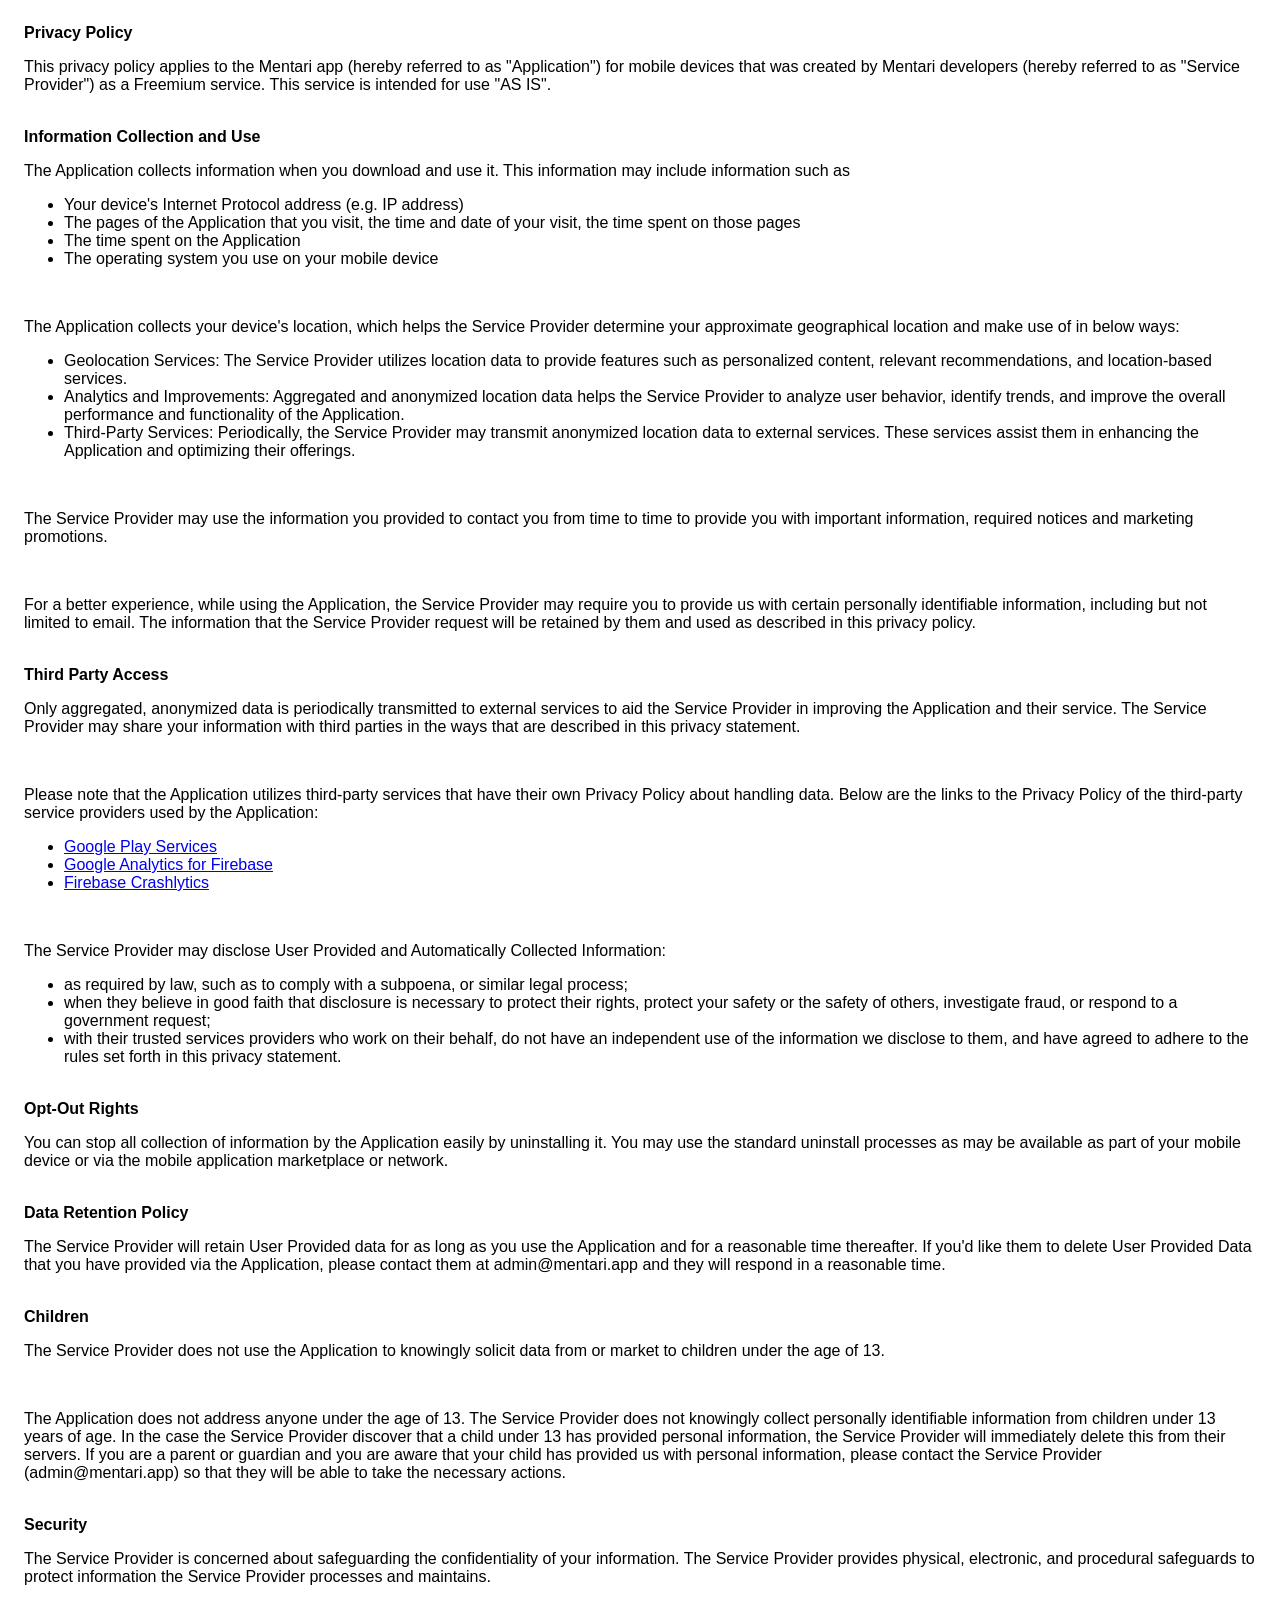
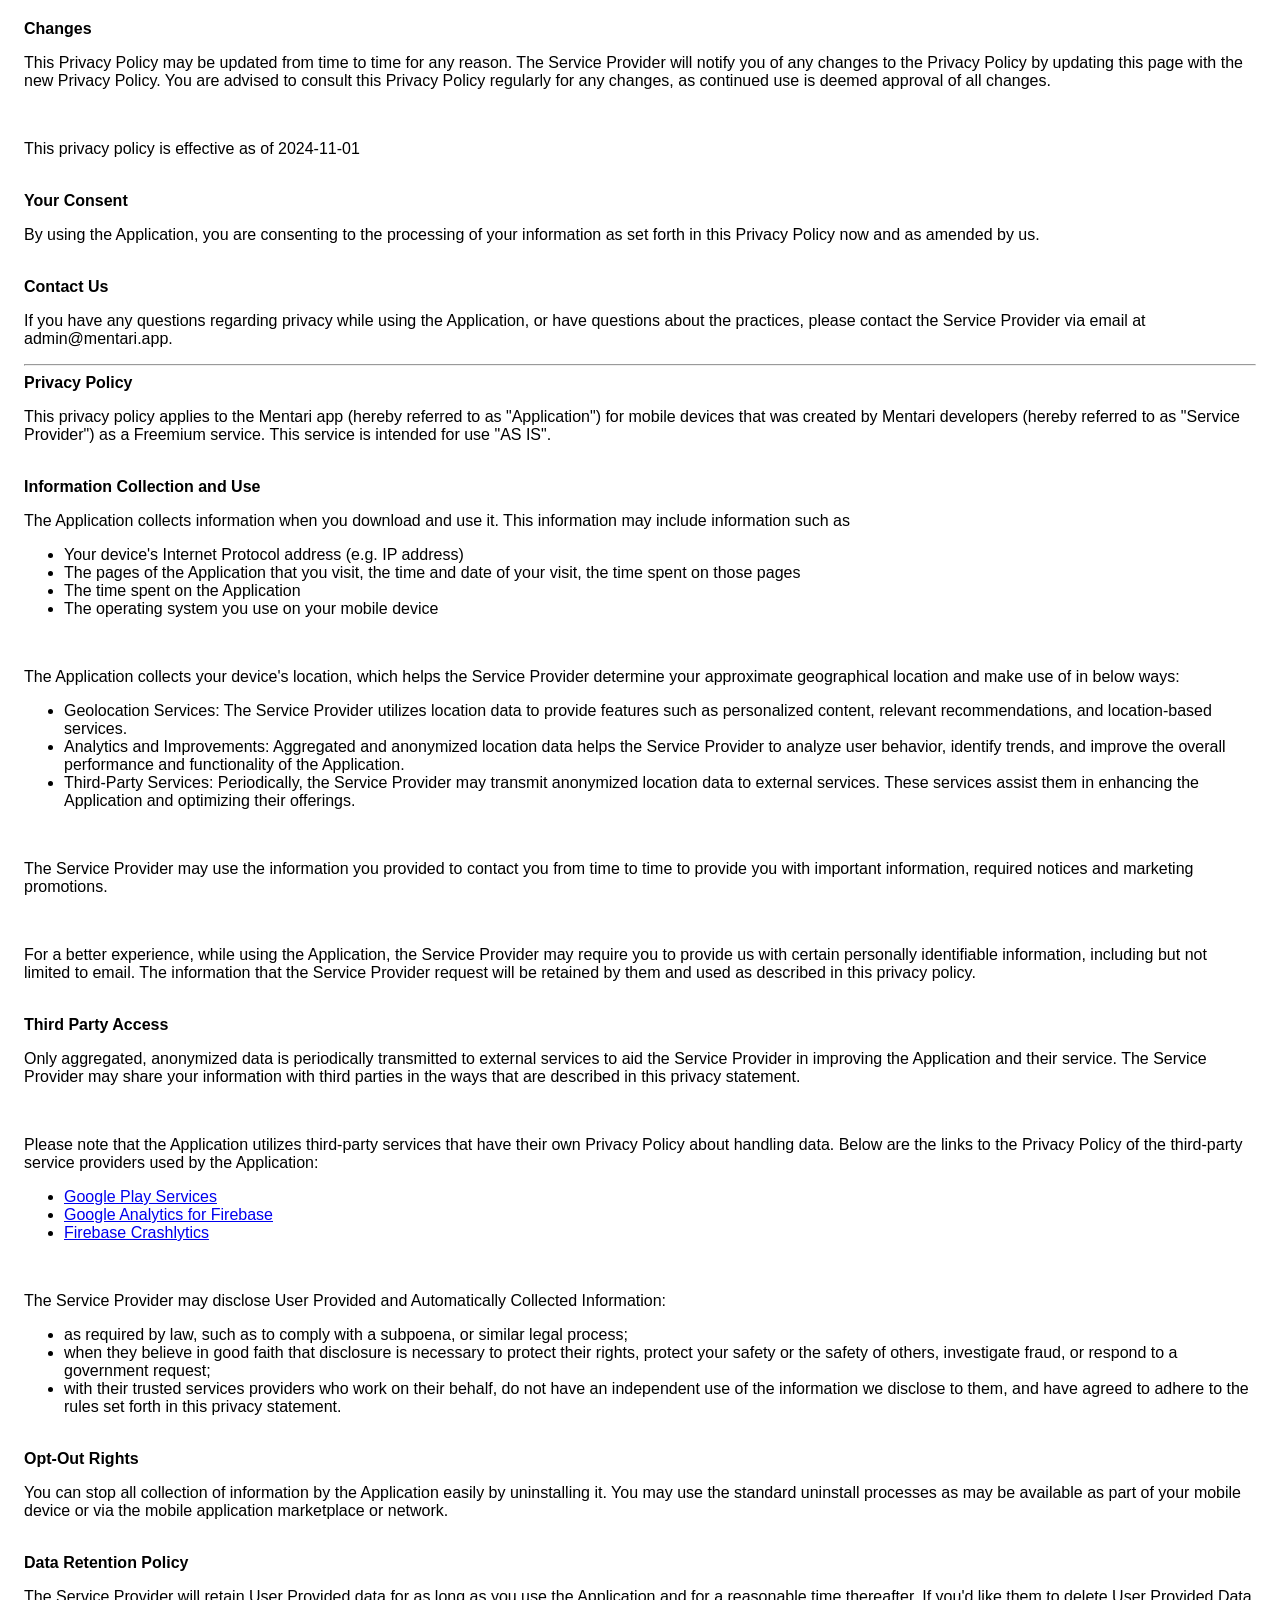
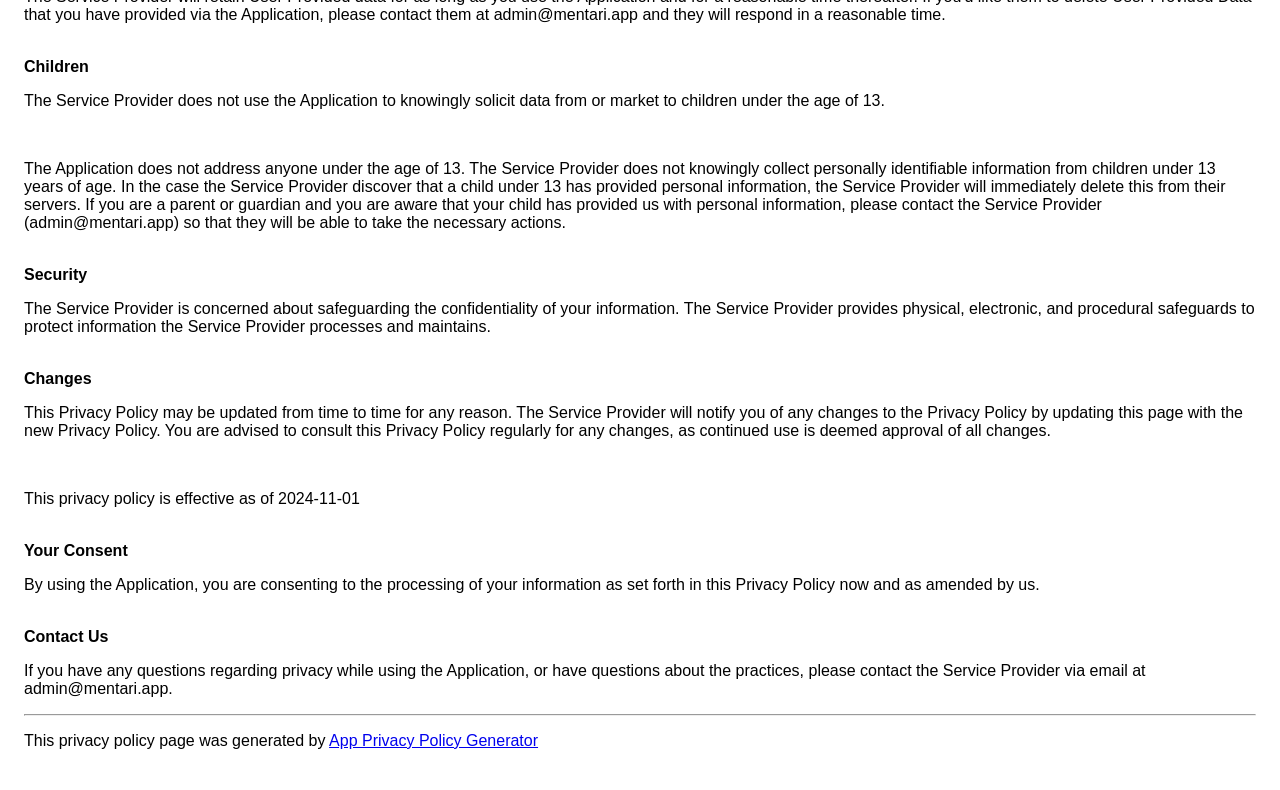
==== privacy_policy.html @ 68fa2083 "Init: Privacy Policy + Terms and Conditions" ====
<!DOCTYPE html>
<html>

<head>
    <meta charset='utf-8'>
    <meta name='viewport' content='width=device-width'>
    <title>Privacy Policy</title>
    <style>
        body {
            font-family: 'Helvetica Neue', Helvetica, Arial, sans-serif;
            padding: 1em;
        }
    </style>
</head>

<body>
    <strong>Privacy Policy</strong>
    <p>This privacy policy applies to the Mentari app (hereby referred to as "Application") for mobile devices that was
        created by Mentari developers (hereby referred to as "Service Provider") as a Freemium service. This service is
        intended for use "AS IS".</p><br><strong>Information Collection and Use</strong>
    <p>The Application collects information when you download and use it. This information may include information such
        as </p>
    <ul>
        <li>Your device's Internet Protocol address (e.g. IP address)</li>
        <li>The pages of the Application that you visit, the time and date of your visit, the time spent on those pages
        </li>
        <li>The time spent on the Application</li>
        <li>The operating system you use on your mobile device</li>
    </ul>
    <p></p><br>
    <p style="display: none;">The Application does not gather precise information about the location of your mobile
        device.</p>
    <div style="">
        <p>The Application collects your device's location, which helps the Service Provider determine your approximate
            geographical location and make use of in below ways:</p>
        <ul>
            <li>Geolocation Services: The Service Provider utilizes location data to provide features such as
                personalized content, relevant recommendations, and location-based services.</li>
            <li>Analytics and Improvements: Aggregated and anonymized location data helps the Service Provider to
                analyze user behavior, identify trends, and improve the overall performance and functionality of the
                Application.</li>
            <li>Third-Party Services: Periodically, the Service Provider may transmit anonymized location data to
                external services. These services assist them in enhancing the Application and optimizing their
                offerings.</li>
        </ul>
    </div><br>
    <p>The Service Provider may use the information you provided to contact you from time to time to provide you with
        important information, required notices and marketing promotions.</p><br>
    <p>For a better experience, while using the Application, the Service Provider may require you to provide us with
        certain personally identifiable information, including but not limited to email. The information that the
        Service Provider request will be retained by them and used as described in this privacy policy.</p>
    <br><strong>Third Party Access</strong>
    <p>Only aggregated, anonymized data is periodically transmitted to external services to aid the Service Provider in
        improving the Application and their service. The Service Provider may share your information with third parties
        in the ways that are described in this privacy statement.</p>
    <div><br>
        <p>Please note that the Application utilizes third-party services that have their own Privacy Policy about
            handling data. Below are the links to the Privacy Policy of the third-party service providers used by the
            Application:</p>
        <ul>
            <li><a href="https://www.google.com/policies/privacy/" target="_blank" rel="noopener noreferrer">Google Play
                    Services</a></li><!---->
            <li><a href="https://firebase.google.com/support/privacy" target="_blank" rel="noopener noreferrer">Google
                    Analytics for Firebase</a></li>
            <li><a href="https://firebase.google.com/support/privacy/" target="_blank"
                    rel="noopener noreferrer">Firebase Crashlytics</a></li>
            <!----><!----><!----><!----><!----><!----><!----><!----><!----><!----><!----><!----><!----><!----><!----><!----><!----><!----><!----><!----><!----><!----><!----><!----><!----><!----><!----><!---->
        </ul>
    </div><br>
    <p>The Service Provider may disclose User Provided and Automatically Collected Information:</p>
    <ul>
        <li>as required by law, such as to comply with a subpoena, or similar legal process;</li>
        <li>when they believe in good faith that disclosure is necessary to protect their rights, protect your safety or
            the safety of others, investigate fraud, or respond to a government request;</li>
        <li>with their trusted services providers who work on their behalf, do not have an independent use of the
            information we disclose to them, and have agreed to adhere to the rules set forth in this privacy statement.
        </li>
    </ul>
    <p></p><br><strong>Opt-Out Rights</strong>
    <p>You can stop all collection of information by the Application easily by uninstalling it. You may use the standard
        uninstall processes as may be available as part of your mobile device or via the mobile application marketplace
        or network.</p><br><strong>Data Retention Policy</strong>
    <p>The Service Provider will retain User Provided data for as long as you use the Application and for a reasonable
        time thereafter. If you'd like them to delete User Provided Data that you have provided via the Application,
        please contact them at admin@mentari.app and they will respond in a reasonable time.</p>
    <br><strong>Children</strong>
    <p>The Service Provider does not use the Application to knowingly solicit data from or market to children under the
        age of 13.</p>
    <div><br>
        <p>The Application does not address anyone under the age of 13.
            The Service Provider does not knowingly collect personally
            identifiable information from children under 13 years of age. In the case
            the Service Provider discover that a child under 13 has provided
            personal information, the Service Provider will immediately
            delete this from their servers. If you are a parent or guardian
            and you are aware that your child has provided us with
            personal information, please contact the Service Provider (admin@mentari.app) so that
            they will be able to take the necessary actions.</p>
    </div><br><strong>Security</strong>
    <p>The Service Provider is concerned about safeguarding the confidentiality of your information. The Service
        Provider provides physical, electronic, and procedural safeguards to protect information the Service Provider
        processes and maintains.</p><br><strong>Changes</strong>
    <p>This Privacy Policy may be updated from time to time for any reason. The Service Provider will notify you of any
        changes to the Privacy Policy by updating this page with the new Privacy Policy. You are advised to consult this
        Privacy Policy regularly for any changes, as continued use is deemed approval of all changes.</p><br>
    <p>This privacy policy is effective as of 2024-11-01</p><br><strong>Your Consent</strong>
    <p>By using the Application, you are consenting to the processing of your information as set forth in this Privacy
        Policy now and as amended by us.</p><br><strong>Contact Us</strong>
    <p>If you have any questions regarding privacy while using the Application, or have questions about the practices,
        please contact the Service Provider via email at admin@mentari.app.</p>
    <hr>
    <!-- <p>This privacy policy page was generated by <a href="https://app-privacy-policy-generator.nisrulz.com/"
            target="_blank" rel="noopener noreferrer">App Privacy Policy Generator</a></p> -->
</body>

</html><!DOCTYPE html>
<html>
<head>
  <meta charset='utf-8'>
  <meta name='viewport' content='width=device-width'>
  <title>Privacy Policy</title>
  <style> body { font-family: 'Helvetica Neue', Helvetica, Arial, sans-serif; padding:1em; } </style>
</head>
<body>
<strong>Privacy Policy</strong><p>This privacy policy applies to the Mentari app (hereby referred to as "Application") for mobile devices that was created by Mentari developers (hereby referred to as "Service Provider") as a Freemium service. This service is intended for use "AS IS".</p><br><strong>Information Collection and Use</strong><p>The Application collects information when you download and use it. This information may include information such as </p><ul><li>Your device's Internet Protocol address (e.g. IP address)</li><li>The pages of the Application that you visit, the time and date of your visit, the time spent on those pages</li><li>The time spent on the Application</li><li>The operating system you use on your mobile device</li></ul><p></p><br><p style="display: none;">The Application does not gather precise information about the location of your mobile device.</p><div style=""><p>The Application collects your device's location, which helps the Service Provider determine your approximate geographical location and make use of in below ways:</p><ul><li>Geolocation Services: The Service Provider utilizes location data to provide features such as personalized content, relevant recommendations, and location-based services.</li><li>Analytics and Improvements: Aggregated and anonymized location data helps the Service Provider to analyze user behavior, identify trends, and improve the overall performance and functionality of the Application.</li><li>Third-Party Services: Periodically, the Service Provider may transmit anonymized location data to external services. These services assist them in enhancing the Application and optimizing their offerings.</li></ul></div><br><p>The Service Provider may use the information you provided to contact you from time to time to provide you with important information, required notices and marketing promotions.</p><br><p>For a better experience, while using the Application, the Service Provider may require you to provide us with certain personally identifiable information, including but not limited to email. The information that the Service Provider request will be retained by them and used as described in this privacy policy.</p><br><strong>Third Party Access</strong><p>Only aggregated, anonymized data is periodically transmitted to external services to aid the Service Provider in improving the Application and their service. The Service Provider may share your information with third parties in the ways that are described in this privacy statement.</p><div><br><p>Please note that the Application utilizes third-party services that have their own Privacy Policy about handling data. Below are the links to the Privacy Policy of the third-party service providers used by the Application:</p><ul><li><a href="https://www.google.com/policies/privacy/" target="_blank" rel="noopener noreferrer">Google Play Services</a></li><!----><li><a href="https://firebase.google.com/support/privacy" target="_blank" rel="noopener noreferrer">Google Analytics for Firebase</a></li><li><a href="https://firebase.google.com/support/privacy/" target="_blank" rel="noopener noreferrer">Firebase Crashlytics</a></li><!----><!----><!----><!----><!----><!----><!----><!----><!----><!----><!----><!----><!----><!----><!----><!----><!----><!----><!----><!----><!----><!----><!----><!----><!----><!----><!----><!----></ul></div><br><p>The Service Provider may disclose User Provided and Automatically Collected Information:</p><ul><li>as required by law, such as to comply with a subpoena, or similar legal process;</li><li>when they believe in good faith that disclosure is necessary to protect their rights, protect your safety or the safety of others, investigate fraud, or respond to a government request;</li><li>with their trusted services providers who work on their behalf, do not have an independent use of the information we disclose to them, and have agreed to adhere to the rules set forth in this privacy statement.</li></ul><p></p><br><strong>Opt-Out Rights</strong><p>You can stop all collection of information by the Application easily by uninstalling it. You may use the standard uninstall processes as may be available as part of your mobile device or via the mobile application marketplace or network.</p><br><strong>Data Retention Policy</strong><p>The Service Provider will retain User Provided data for as long as you use the Application and for a reasonable time thereafter. If you'd like them to delete User Provided Data that you have provided via the Application, please contact them at admin@mentari.app and they will respond in a reasonable time.</p><br><strong>Children</strong><p>The Service Provider does not use the Application to knowingly solicit data from or market to children under the age of 13.</p><div><br><p>The Application does not address anyone under the age of 13.
The Service Provider does not knowingly collect personally
identifiable information from children under 13 years of age. In the case
the Service Provider discover that a child under 13 has provided
personal information, the Service Provider will immediately
delete this from their servers. If you are a parent or guardian
and you are aware that your child has provided us with
personal information, please contact the Service Provider (admin@mentari.app) so that
they will be able to take the necessary actions.</p></div><!----><br><strong>Security</strong><p>The Service Provider is concerned about safeguarding the confidentiality of your information. The Service Provider provides physical, electronic, and procedural safeguards to protect information the Service Provider processes and maintains.</p><br><strong>Changes</strong><p>This Privacy Policy may be updated from time to time for any reason. The Service Provider will notify you of any changes to the Privacy Policy by updating this page with the new Privacy Policy. You are advised to consult this Privacy Policy regularly for any changes, as continued use is deemed approval of all changes.</p><br><p>This privacy policy is effective as of 2024-11-01</p><br><strong>Your Consent</strong><p>By using the Application, you are consenting to the processing of your information as set forth in this Privacy Policy now and as amended by us.</p><br><strong>Contact Us</strong><p>If you have any questions regarding privacy while using the Application, or have questions about the practices, please contact the Service Provider via email at admin@mentari.app.</p><hr><p>This privacy policy page was generated by <a href="https://app-privacy-policy-generator.nisrulz.com/" target="_blank" rel="noopener noreferrer">App Privacy Policy Generator</a></p>
</body>
</html>
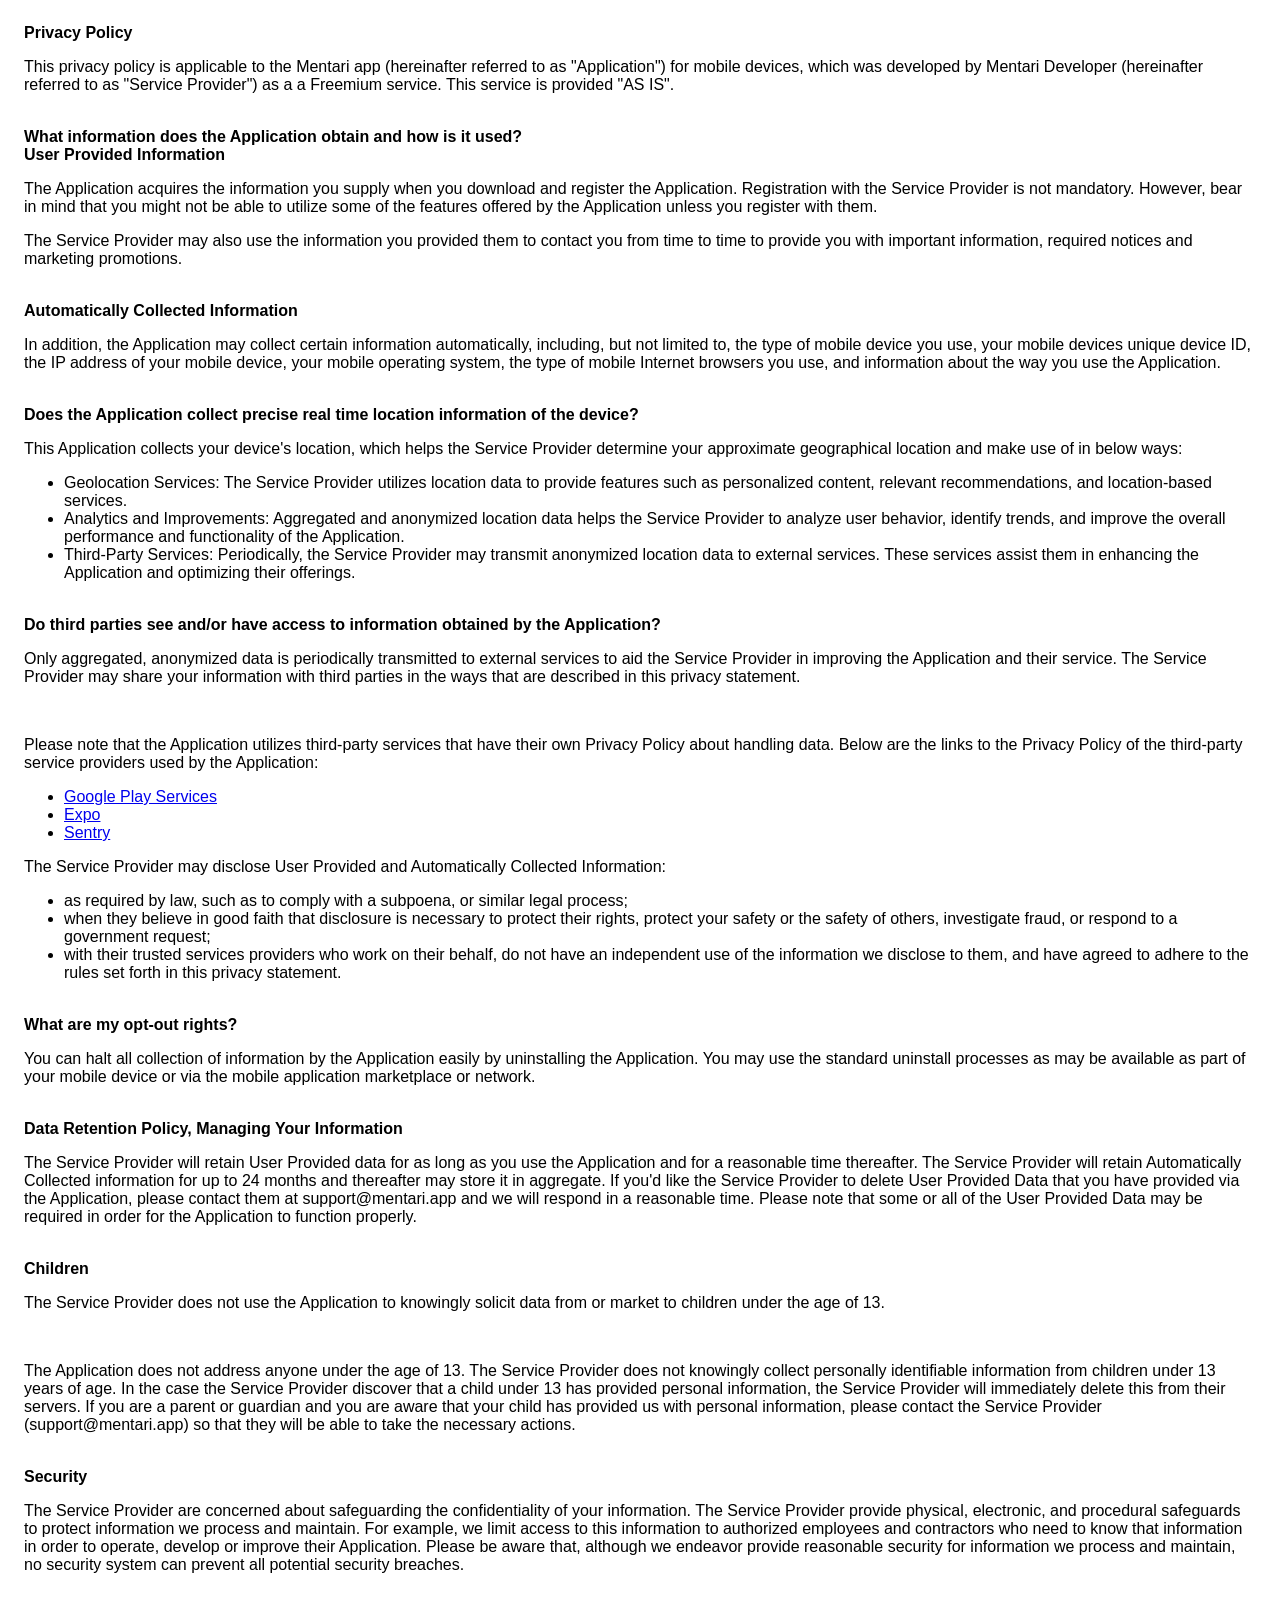
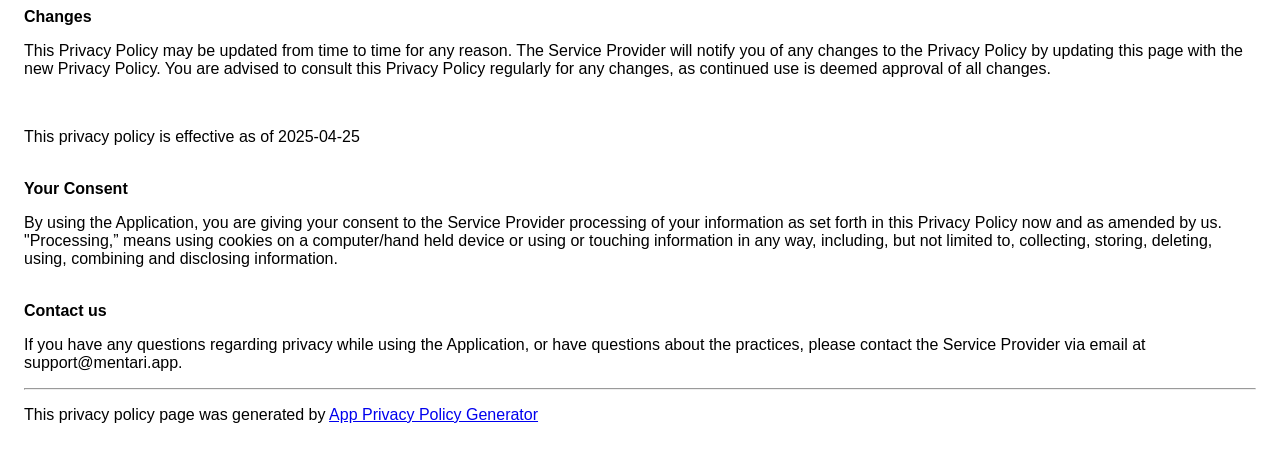
==== commit 5be00e0d: "Update PP and TaC" ====
--- a/privacy_policy.html
+++ b/privacy_policy.html
@@ -15,23 +15,25 @@
 
 <body>
     <strong>Privacy Policy</strong>
-    <p>This privacy policy applies to the Mentari app (hereby referred to as "Application") for mobile devices that was
-        created by Mentari developers (hereby referred to as "Service Provider") as a Freemium service. This service is
-        intended for use "AS IS".</p><br><strong>Information Collection and Use</strong>
-    <p>The Application collects information when you download and use it. This information may include information such
-        as </p>
-    <ul>
-        <li>Your device's Internet Protocol address (e.g. IP address)</li>
-        <li>The pages of the Application that you visit, the time and date of your visit, the time spent on those pages
-        </li>
-        <li>The time spent on the Application</li>
-        <li>The operating system you use on your mobile device</li>
-    </ul>
-    <p></p><br>
-    <p style="display: none;">The Application does not gather precise information about the location of your mobile
+    <p>This privacy policy is applicable to the Mentari app (hereinafter referred to as "Application") for mobile
+        devices, which was developed by Mentari Developer (hereinafter referred to as "Service Provider") as a a
+        Freemium service. This service is provided "AS IS".</p><br><strong>What information does the Application obtain
+        and how is it used?</strong><br><strong>User Provided Information</strong>
+    <p>The Application acquires the information you supply when you download and register the Application. Registration
+        with the Service Provider is not mandatory. However, bear in mind that you might not be able to utilize some of
+        the features offered by the Application unless you register with them.</p>
+    <p>The Service Provider may also use the information you provided them to contact you from time to time to provide
+        you with important information, required notices and marketing promotions.</p><br><strong>Automatically
+        Collected Information </strong>
+    <p>In addition, the Application may collect certain information automatically, including, but not limited to, the
+        type of mobile device you use, your mobile devices unique device ID, the IP address of your mobile device, your
+        mobile operating system, the type of mobile Internet browsers you use, and information about the way you use the
+        Application.</p><br><strong>Does the Application collect precise real time location information of the
+        device?</strong>
+    <p style="display: none;">This Application does not gather precise information about the location of your mobile
         device.</p>
     <div style="">
-        <p>The Application collects your device's location, which helps the Service Provider determine your approximate
+        <p>This Application collects your device's location, which helps the Service Provider determine your approximate
             geographical location and make use of in below ways:</p>
         <ul>
             <li>Geolocation Services: The Service Provider utilizes location data to provide features such as
@@ -43,13 +45,7 @@
                 external services. These services assist them in enhancing the Application and optimizing their
                 offerings.</li>
         </ul>
-    </div><br>
-    <p>The Service Provider may use the information you provided to contact you from time to time to provide you with
-        important information, required notices and marketing promotions.</p><br>
-    <p>For a better experience, while using the Application, the Service Provider may require you to provide us with
-        certain personally identifiable information, including but not limited to email. The information that the
-        Service Provider request will be retained by them and used as described in this privacy policy.</p>
-    <br><strong>Third Party Access</strong>
+    </div><br><strong>Do third parties see and/or have access to information obtained by the Application?</strong>
     <p>Only aggregated, anonymized data is periodically transmitted to external services to aid the Service Provider in
         improving the Application and their service. The Service Provider may share your information with third parties
         in the ways that are described in this privacy statement.</p>
@@ -59,14 +55,13 @@
             Application:</p>
         <ul>
             <li><a href="https://www.google.com/policies/privacy/" target="_blank" rel="noopener noreferrer">Google Play
-                    Services</a></li><!---->
-            <li><a href="https://firebase.google.com/support/privacy" target="_blank" rel="noopener noreferrer">Google
-                    Analytics for Firebase</a></li>
-            <li><a href="https://firebase.google.com/support/privacy/" target="_blank"
-                    rel="noopener noreferrer">Firebase Crashlytics</a></li>
-            <!----><!----><!----><!----><!----><!----><!----><!----><!----><!----><!----><!----><!----><!----><!----><!----><!----><!----><!----><!----><!----><!----><!----><!----><!----><!----><!----><!---->
+                    Services</a></li>
+            <!----><!----><!----><!----><!----><!----><!----><!----><!----><!----><!----><!----><!----><!---->
+            <li><a href="https://expo.io/privacy" target="_blank" rel="noopener noreferrer">Expo</a></li>
+            <li><a href="https://sentry.io/privacy/" target="_blank" rel="noopener noreferrer">Sentry</a></li>
+            <!----><!----><!----><!----><!----><!----><!----><!----><!----><!----><!----><!----><!----><!----><!---->
         </ul>
-    </div><br>
+    </div>
     <p>The Service Provider may disclose User Provided and Automatically Collected Information:</p>
     <ul>
         <li>as required by law, such as to comply with a subpoena, or similar legal process;</li>
@@ -76,14 +71,16 @@
             information we disclose to them, and have agreed to adhere to the rules set forth in this privacy statement.
         </li>
     </ul>
-    <p></p><br><strong>Opt-Out Rights</strong>
-    <p>You can stop all collection of information by the Application easily by uninstalling it. You may use the standard
-        uninstall processes as may be available as part of your mobile device or via the mobile application marketplace
-        or network.</p><br><strong>Data Retention Policy</strong>
+    <p></p><br><strong>What are my opt-out rights?</strong>
+    <p>You can halt all collection of information by the Application easily by uninstalling the Application. You may use
+        the standard uninstall processes as may be available as part of your mobile device or via the mobile application
+        marketplace or network.</p><br><strong>Data Retention Policy, Managing Your Information</strong>
     <p>The Service Provider will retain User Provided data for as long as you use the Application and for a reasonable
-        time thereafter. If you'd like them to delete User Provided Data that you have provided via the Application,
-        please contact them at admin@mentari.app and they will respond in a reasonable time.</p>
-    <br><strong>Children</strong>
+        time thereafter. The Service Provider will retain Automatically Collected information for up to 24 months and
+        thereafter may store it in aggregate. If you'd like the Service Provider to delete User Provided Data that you
+        have provided via the Application, please contact them at support@mentari.app and we will respond in a
+        reasonable time. Please note that some or all of the User Provided Data may be required in order for the
+        Application to function properly.</p><br><strong>Children</strong>
     <p>The Service Provider does not use the Application to knowingly solicit data from or market to children under the
         age of 13.</p>
     <div><br>
@@ -94,43 +91,28 @@
             personal information, the Service Provider will immediately
             delete this from their servers. If you are a parent or guardian
             and you are aware that your child has provided us with
-            personal information, please contact the Service Provider (admin@mentari.app) so that
+            personal information, please contact the Service Provider (support@mentari.app) so that
             they will be able to take the necessary actions.</p>
-    </div><br><strong>Security</strong>
-    <p>The Service Provider is concerned about safeguarding the confidentiality of your information. The Service
-        Provider provides physical, electronic, and procedural safeguards to protect information the Service Provider
-        processes and maintains.</p><br><strong>Changes</strong>
+    </div><!----><br><strong>Security</strong>
+    <p>The Service Provider are concerned about safeguarding the confidentiality of your information. The Service
+        Provider provide physical, electronic, and procedural safeguards to protect information we process and maintain.
+        For example, we limit access to this information to authorized employees and contractors who need to know that
+        information in order to operate, develop or improve their Application. Please be aware that, although we
+        endeavor provide reasonable security for information we process and maintain, no security system can prevent all
+        potential security breaches.</p><br><strong>Changes</strong>
     <p>This Privacy Policy may be updated from time to time for any reason. The Service Provider will notify you of any
         changes to the Privacy Policy by updating this page with the new Privacy Policy. You are advised to consult this
         Privacy Policy regularly for any changes, as continued use is deemed approval of all changes.</p><br>
-    <p>This privacy policy is effective as of 2024-11-01</p><br><strong>Your Consent</strong>
-    <p>By using the Application, you are consenting to the processing of your information as set forth in this Privacy
-        Policy now and as amended by us.</p><br><strong>Contact Us</strong>
+    <p>This privacy policy is effective as of 2025-04-25</p><br><strong>Your Consent</strong>
+    <p>By using the Application, you are giving your consent to the Service Provider processing of your information as
+        set forth in this Privacy Policy now and as amended by us. "Processing,” means using cookies on a computer/hand
+        held device or using or touching information in any way, including, but not limited to, collecting, storing,
+        deleting, using, combining and disclosing information.</p><br><strong>Contact us</strong>
     <p>If you have any questions regarding privacy while using the Application, or have questions about the practices,
-        please contact the Service Provider via email at admin@mentari.app.</p>
+        please contact the Service Provider via email at support@mentari.app.</p>
     <hr>
-    <!-- <p>This privacy policy page was generated by <a href="https://app-privacy-policy-generator.nisrulz.com/"
-            target="_blank" rel="noopener noreferrer">App Privacy Policy Generator</a></p> -->
+    <p>This privacy policy page was generated by <a href="https://app-privacy-policy-generator.nisrulz.com/"
+            target="_blank" rel="noopener noreferrer">App Privacy Policy Generator</a></p>
 </body>
 
-</html><!DOCTYPE html>
-<html>
-<head>
-  <meta charset='utf-8'>
-  <meta name='viewport' content='width=device-width'>
-  <title>Privacy Policy</title>
-  <style> body { font-family: 'Helvetica Neue', Helvetica, Arial, sans-serif; padding:1em; } </style>
-</head>
-<body>
-<strong>Privacy Policy</strong><p>This privacy policy applies to the Mentari app (hereby referred to as "Application") for mobile devices that was created by Mentari developers (hereby referred to as "Service Provider") as a Freemium service. This service is intended for use "AS IS".</p><br><strong>Information Collection and Use</strong><p>The Application collects information when you download and use it. This information may include information such as </p><ul><li>Your device's Internet Protocol address (e.g. IP address)</li><li>The pages of the Application that you visit, the time and date of your visit, the time spent on those pages</li><li>The time spent on the Application</li><li>The operating system you use on your mobile device</li></ul><p></p><br><p style="display: none;">The Application does not gather precise information about the location of your mobile device.</p><div style=""><p>The Application collects your device's location, which helps the Service Provider determine your approximate geographical location and make use of in below ways:</p><ul><li>Geolocation Services: The Service Provider utilizes location data to provide features such as personalized content, relevant recommendations, and location-based services.</li><li>Analytics and Improvements: Aggregated and anonymized location data helps the Service Provider to analyze user behavior, identify trends, and improve the overall performance and functionality of the Application.</li><li>Third-Party Services: Periodically, the Service Provider may transmit anonymized location data to external services. These services assist them in enhancing the Application and optimizing their offerings.</li></ul></div><br><p>The Service Provider may use the information you provided to contact you from time to time to provide you with important information, required notices and marketing promotions.</p><br><p>For a better experience, while using the Application, the Service Provider may require you to provide us with certain personally identifiable information, including but not limited to email. The information that the Service Provider request will be retained by them and used as described in this privacy policy.</p><br><strong>Third Party Access</strong><p>Only aggregated, anonymized data is periodically transmitted to external services to aid the Service Provider in improving the Application and their service. The Service Provider may share your information with third parties in the ways that are described in this privacy statement.</p><div><br><p>Please note that the Application utilizes third-party services that have their own Privacy Policy about handling data. Below are the links to the Privacy Policy of the third-party service providers used by the Application:</p><ul><li><a href="https://www.google.com/policies/privacy/" target="_blank" rel="noopener noreferrer">Google Play Services</a></li><!----><li><a href="https://firebase.google.com/support/privacy" target="_blank" rel="noopener noreferrer">Google Analytics for Firebase</a></li><li><a href="https://firebase.google.com/support/privacy/" target="_blank" rel="noopener noreferrer">Firebase Crashlytics</a></li><!----><!----><!----><!----><!----><!----><!----><!----><!----><!----><!----><!----><!----><!----><!----><!----><!----><!----><!----><!----><!----><!----><!----><!----><!----><!----><!----><!----></ul></div><br><p>The Service Provider may disclose User Provided and Automatically Collected Information:</p><ul><li>as required by law, such as to comply with a subpoena, or similar legal process;</li><li>when they believe in good faith that disclosure is necessary to protect their rights, protect your safety or the safety of others, investigate fraud, or respond to a government request;</li><li>with their trusted services providers who work on their behalf, do not have an independent use of the information we disclose to them, and have agreed to adhere to the rules set forth in this privacy statement.</li></ul><p></p><br><strong>Opt-Out Rights</strong><p>You can stop all collection of information by the Application easily by uninstalling it. You may use the standard uninstall processes as may be available as part of your mobile device or via the mobile application marketplace or network.</p><br><strong>Data Retention Policy</strong><p>The Service Provider will retain User Provided data for as long as you use the Application and for a reasonable time thereafter. If you'd like them to delete User Provided Data that you have provided via the Application, please contact them at admin@mentari.app and they will respond in a reasonable time.</p><br><strong>Children</strong><p>The Service Provider does not use the Application to knowingly solicit data from or market to children under the age of 13.</p><div><br><p>The Application does not address anyone under the age of 13.
-The Service Provider does not knowingly collect personally
-identifiable information from children under 13 years of age. In the case
-the Service Provider discover that a child under 13 has provided
-personal information, the Service Provider will immediately
-delete this from their servers. If you are a parent or guardian
-and you are aware that your child has provided us with
-personal information, please contact the Service Provider (admin@mentari.app) so that
-they will be able to take the necessary actions.</p></div><!----><br><strong>Security</strong><p>The Service Provider is concerned about safeguarding the confidentiality of your information. The Service Provider provides physical, electronic, and procedural safeguards to protect information the Service Provider processes and maintains.</p><br><strong>Changes</strong><p>This Privacy Policy may be updated from time to time for any reason. The Service Provider will notify you of any changes to the Privacy Policy by updating this page with the new Privacy Policy. You are advised to consult this Privacy Policy regularly for any changes, as continued use is deemed approval of all changes.</p><br><p>This privacy policy is effective as of 2024-11-01</p><br><strong>Your Consent</strong><p>By using the Application, you are consenting to the processing of your information as set forth in this Privacy Policy now and as amended by us.</p><br><strong>Contact Us</strong><p>If you have any questions regarding privacy while using the Application, or have questions about the practices, please contact the Service Provider via email at admin@mentari.app.</p><hr><p>This privacy policy page was generated by <a href="https://app-privacy-policy-generator.nisrulz.com/" target="_blank" rel="noopener noreferrer">App Privacy Policy Generator</a></p>
-</body>
-</html>
-  +</html>
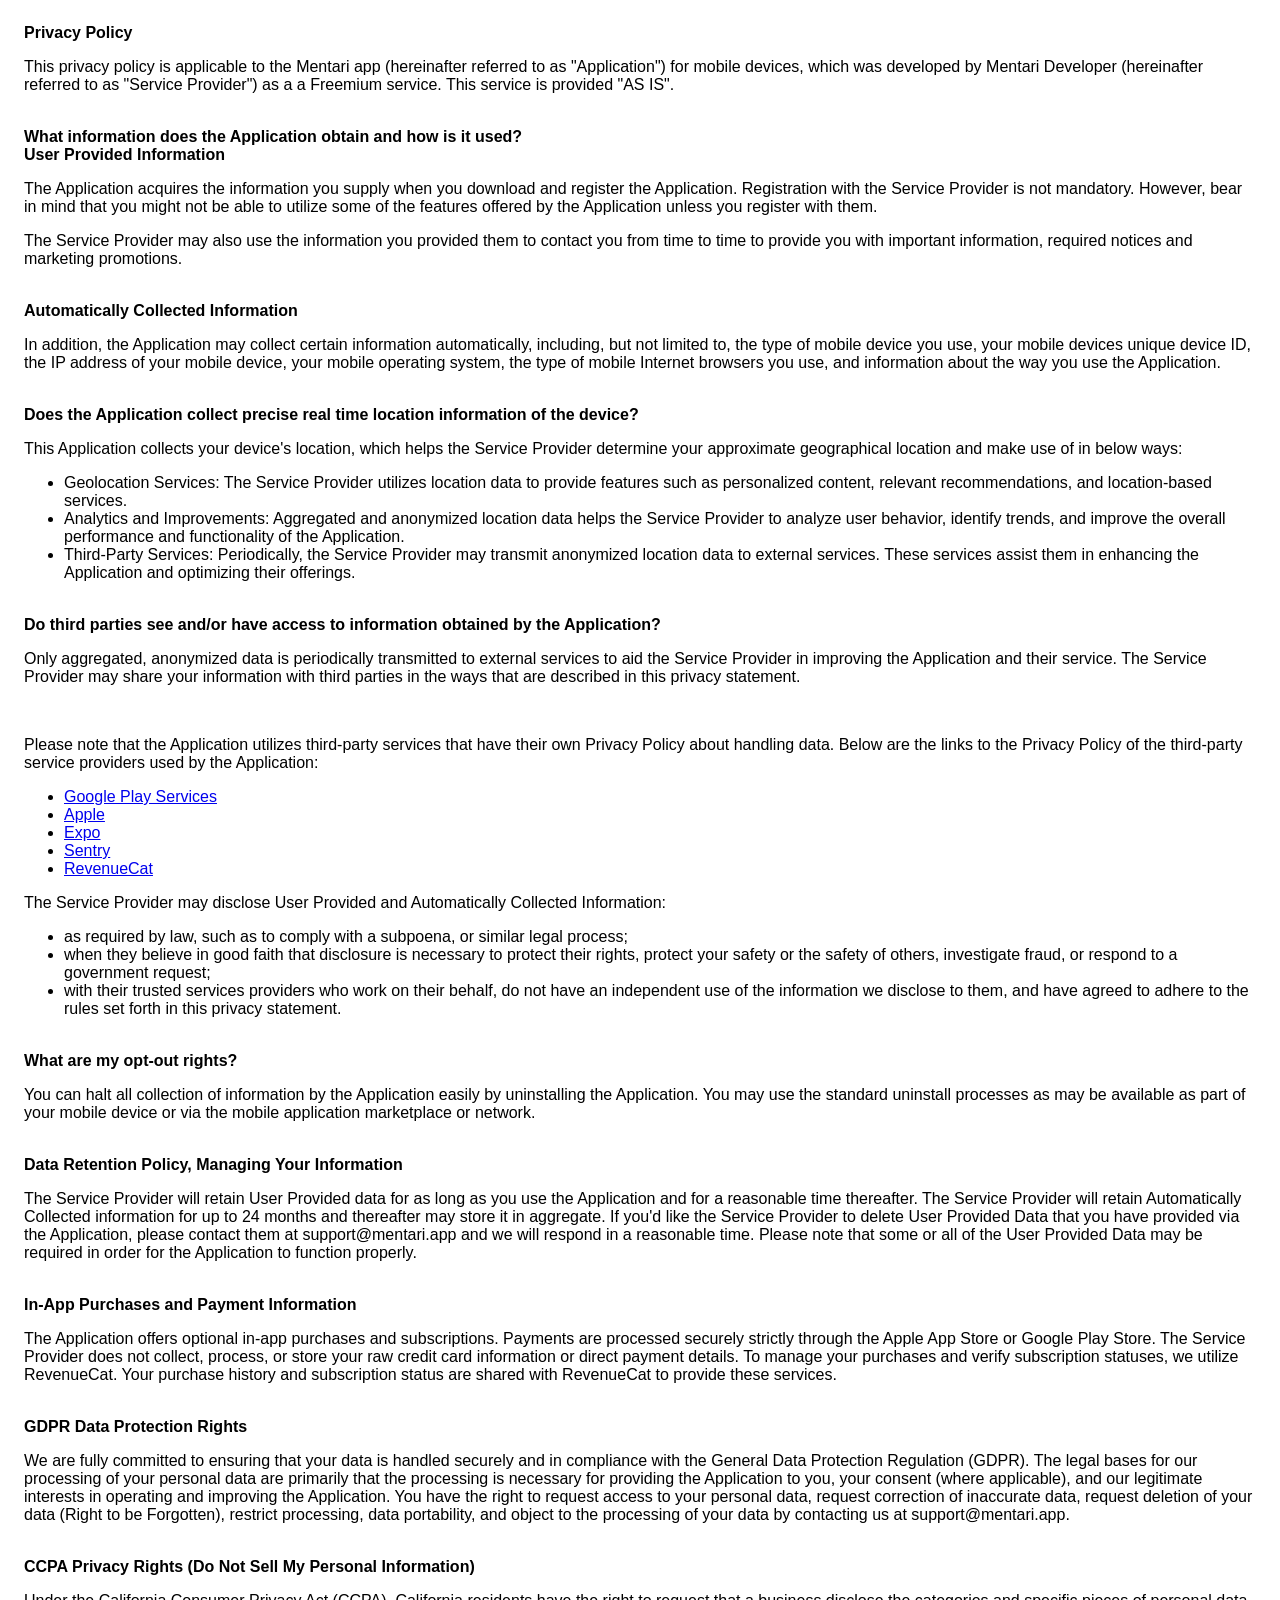
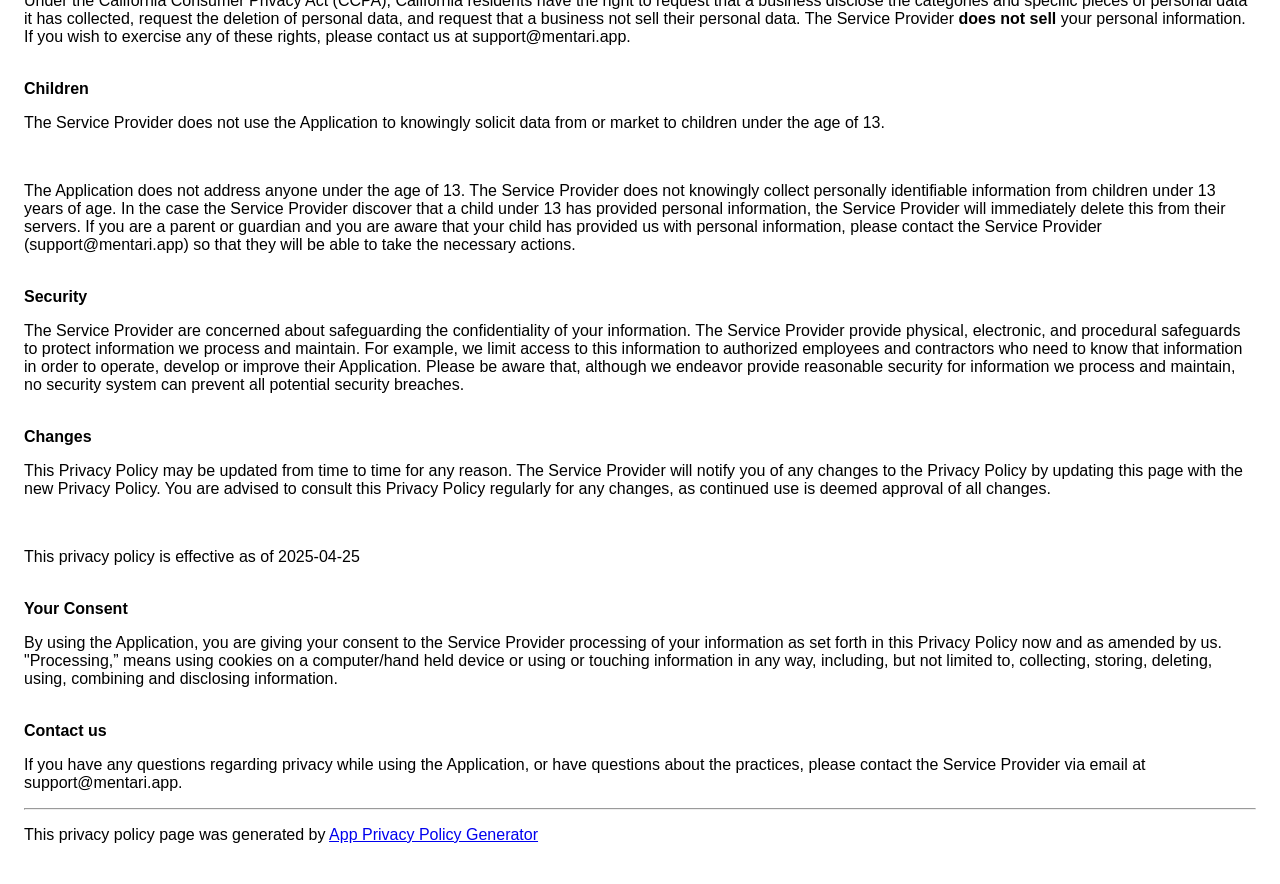
==== commit f0ad1527: "Legal compliance updates" ====
--- a/privacy_policy.html
+++ b/privacy_policy.html
@@ -32,7 +32,7 @@
         device?</strong>
     <p style="display: none;">This Application does not gather precise information about the location of your mobile
         device.</p>
-    <div style="">
+    <div>
         <p>This Application collects your device's location, which helps the Service Provider determine your approximate
             geographical location and make use of in below ways:</p>
         <ul>
@@ -56,9 +56,13 @@
         <ul>
             <li><a href="https://www.google.com/policies/privacy/" target="_blank" rel="noopener noreferrer">Google Play
                     Services</a></li>
+            <li><a href="https://www.apple.com/legal/privacy/en-ww/" target="_blank" rel="noopener noreferrer">Apple</a>
+            </li>
             <!----><!----><!----><!----><!----><!----><!----><!----><!----><!----><!----><!----><!----><!---->
             <li><a href="https://expo.io/privacy" target="_blank" rel="noopener noreferrer">Expo</a></li>
             <li><a href="https://sentry.io/privacy/" target="_blank" rel="noopener noreferrer">Sentry</a></li>
+            <li><a href="https://www.revenuecat.com/privacy" target="_blank" rel="noopener noreferrer">RevenueCat</a>
+            </li>
             <!----><!----><!----><!----><!----><!----><!----><!----><!----><!----><!----><!----><!----><!----><!---->
         </ul>
     </div>
@@ -80,7 +84,24 @@
         thereafter may store it in aggregate. If you'd like the Service Provider to delete User Provided Data that you
         have provided via the Application, please contact them at support@mentari.app and we will respond in a
         reasonable time. Please note that some or all of the User Provided Data may be required in order for the
-        Application to function properly.</p><br><strong>Children</strong>
+        Application to function properly.</p><br><strong>In-App Purchases and Payment Information</strong>
+    <p>The Application offers optional in-app purchases and subscriptions. Payments are processed securely strictly
+        through the Apple App Store or Google Play Store. The Service Provider does not collect, process, or store your
+        raw credit card information or direct payment details. To manage your purchases and verify subscription
+        statuses, we utilize RevenueCat. Your purchase history and subscription status are shared with RevenueCat to
+        provide these services.</p><br><strong>GDPR Data Protection Rights</strong>
+    <p>We are fully committed to ensuring that your data is handled securely and in compliance with the General Data
+        Protection Regulation (GDPR). The legal bases for our processing of your personal data are primarily that the
+        processing is necessary for providing the Application to you, your consent (where applicable), and our
+        legitimate interests in operating and improving the Application. You have the right to request access to your
+        personal data, request correction of inaccurate data, request deletion of your data (Right to be Forgotten),
+        restrict processing, data portability, and object to the processing of your data by contacting us at
+        support@mentari.app.</p><br><strong>CCPA Privacy Rights (Do Not Sell My Personal Information)</strong>
+    <p>Under the California Consumer Privacy Act (CCPA), California residents have the right to request that a business
+        disclose the categories and specific pieces of personal data it has collected, request the deletion of personal
+        data, and request that a business not sell their personal data. The Service Provider <strong>does not
+            sell</strong> your personal information. If you wish to exercise any of these rights, please contact us at
+        support@mentari.app.</p><br><strong>Children</strong>
     <p>The Service Provider does not use the Application to knowingly solicit data from or market to children under the
         age of 13.</p>
     <div><br>
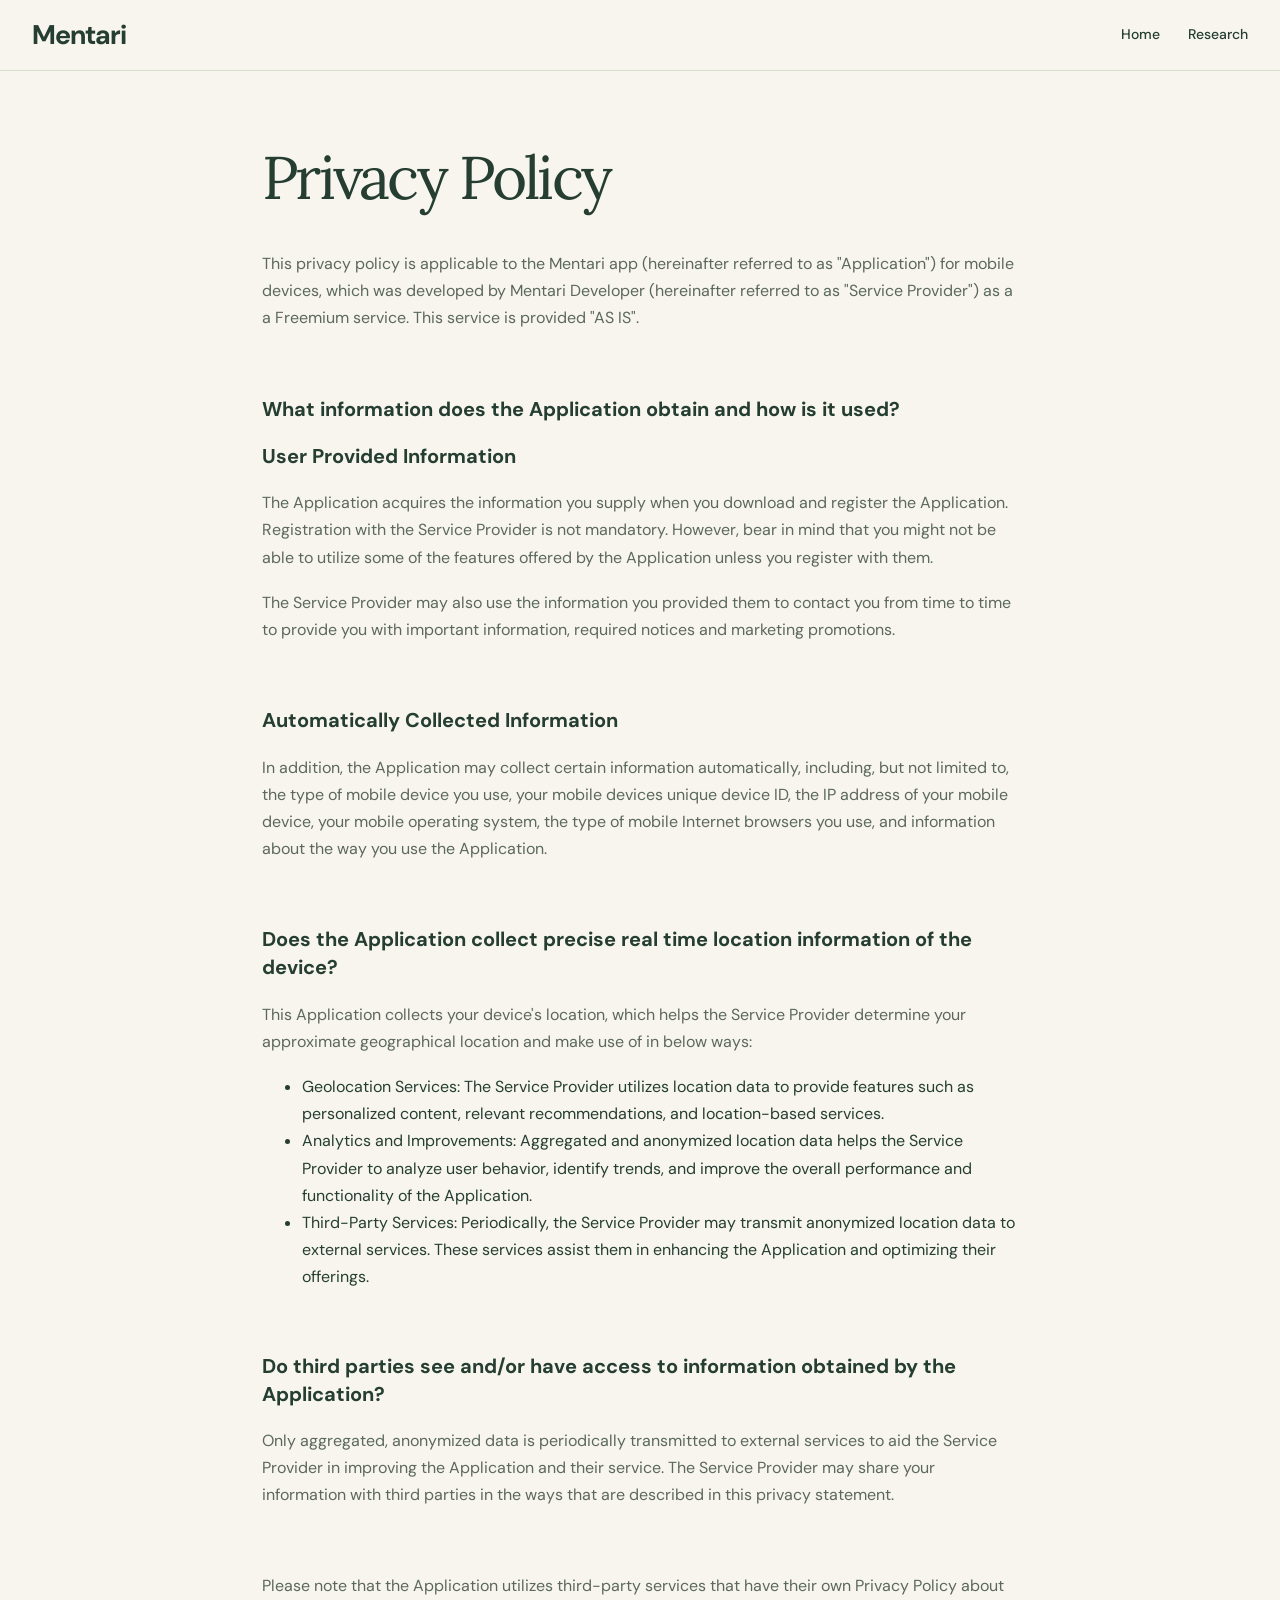
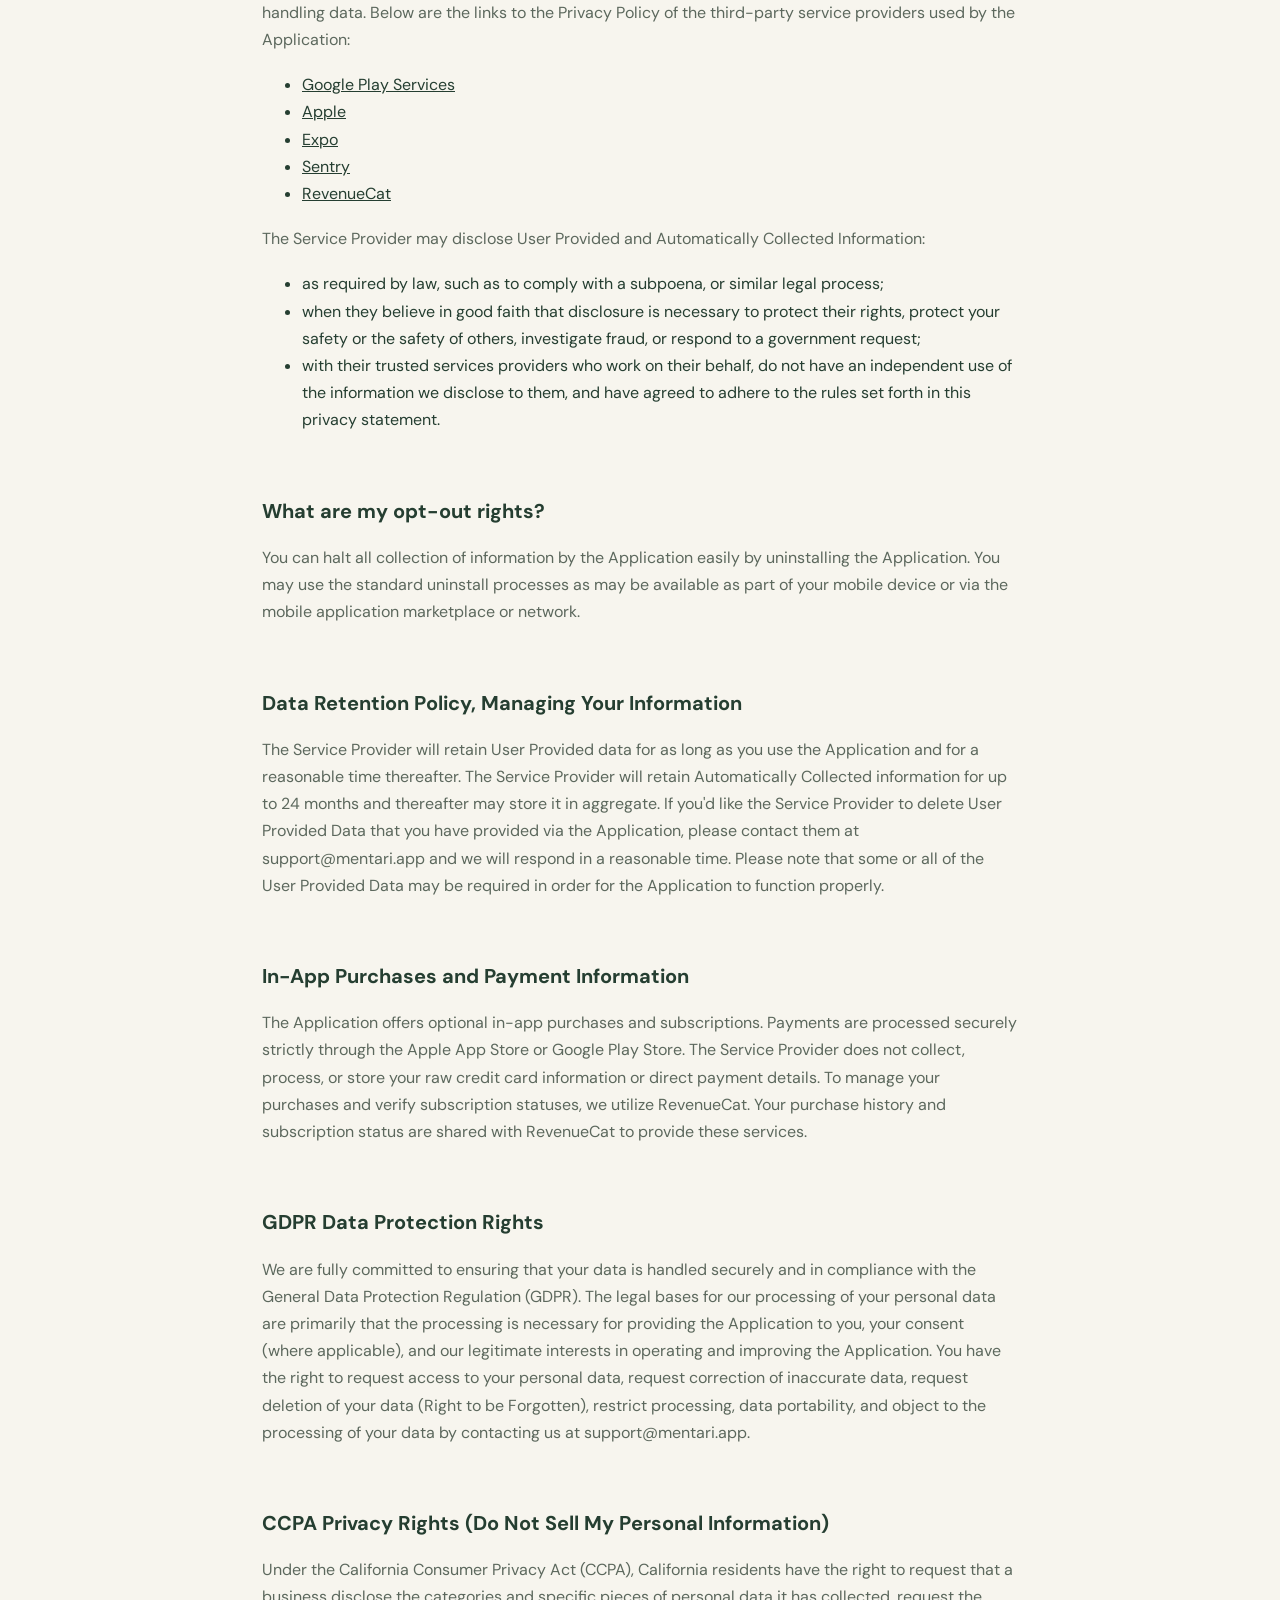
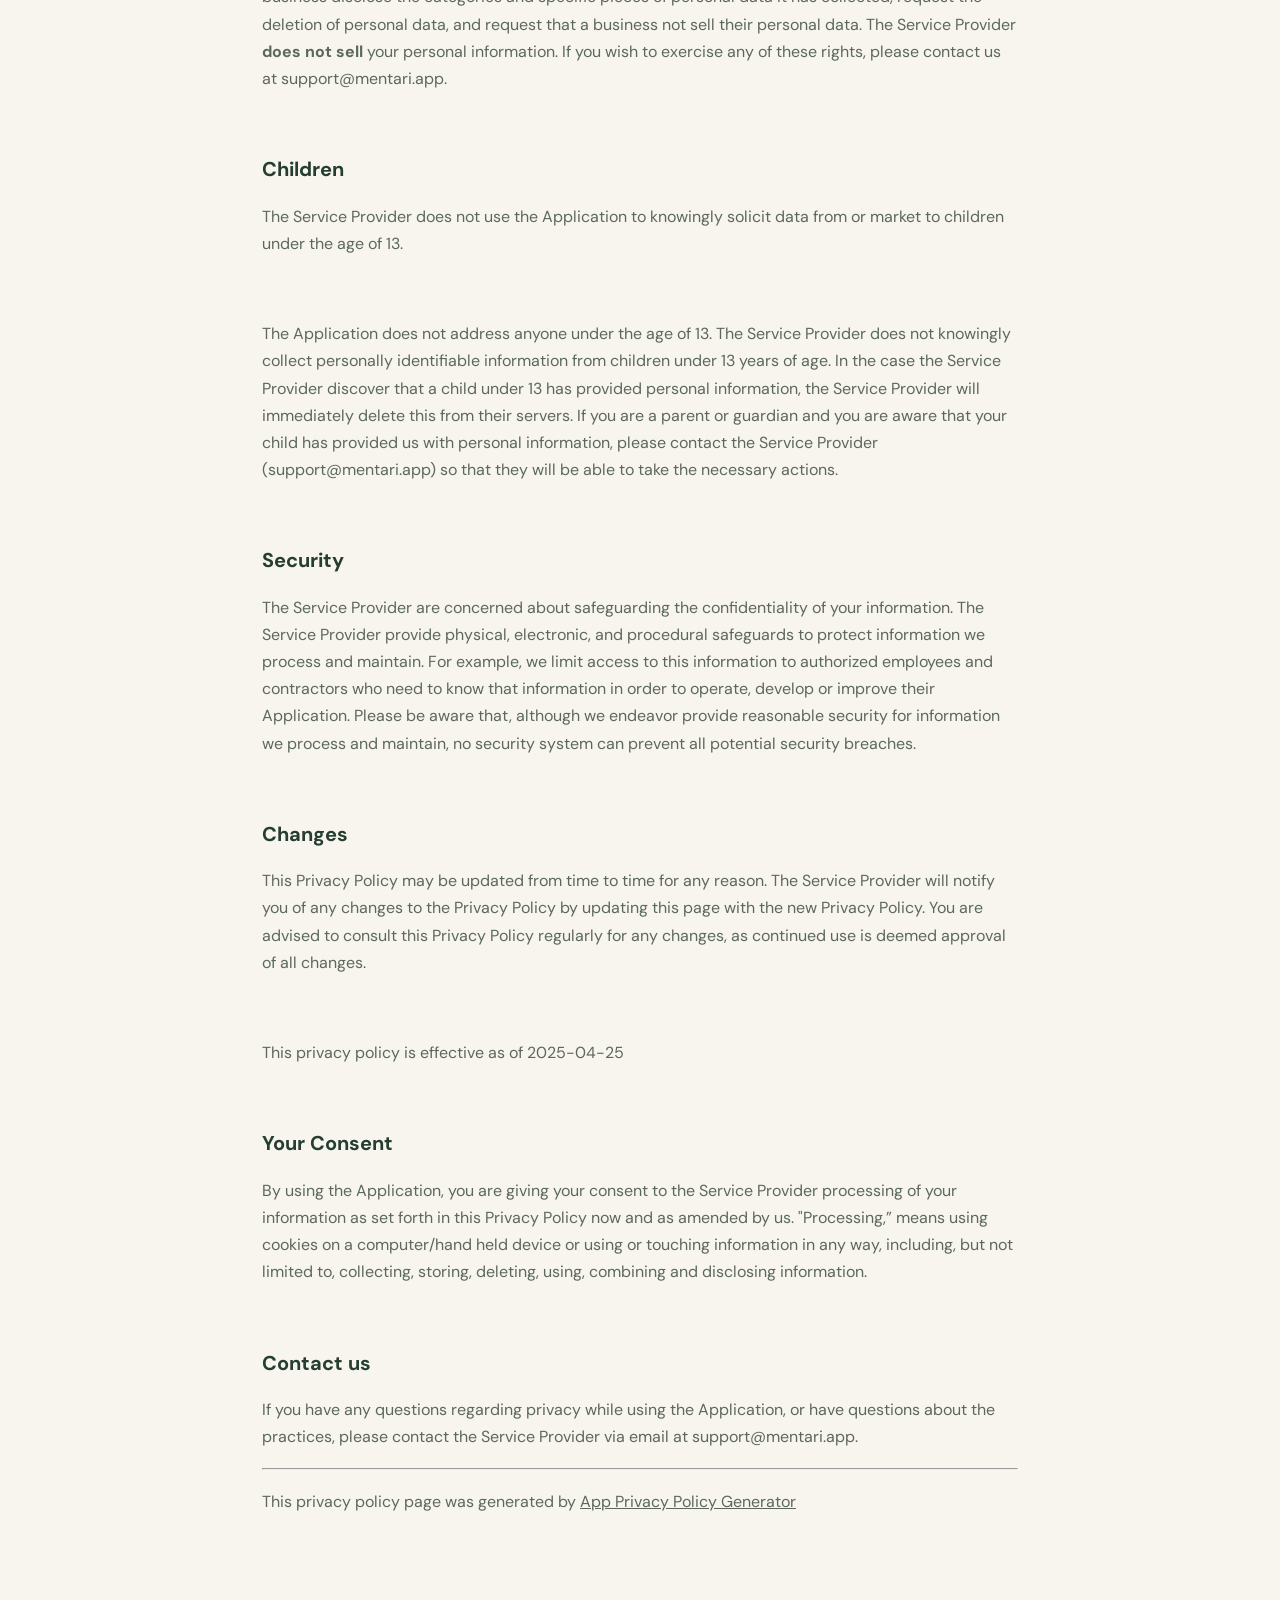
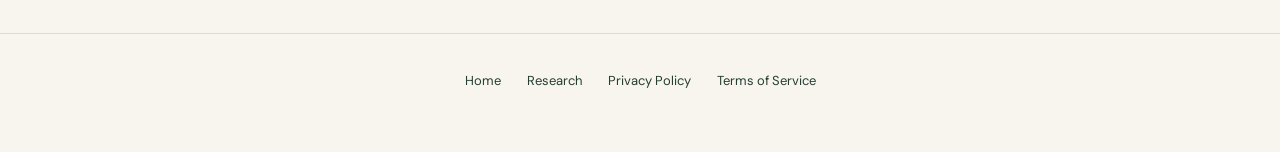
==== commit cf5da2a0: "Refresh Mentari website design and responsive download experience" ====
--- a/privacy_policy.html
+++ b/privacy_policy.html
@@ -1,20 +1,16 @@
 <!DOCTYPE html>
-<html>
+<html lang="en">
 
 <head>
     <meta charset='utf-8'>
     <meta name='viewport' content='width=device-width'>
     <title>Privacy Policy</title>
-    <style>
-        body {
-            font-family: 'Helvetica Neue', Helvetica, Arial, sans-serif;
-            padding: 1em;
-        }
-    </style>
-</head>
 
-<body>
-    <strong>Privacy Policy</strong>
+<link href="https://fonts.googleapis.com/css2?family=DM+Sans:wght@400;500;600;700&amp;family=Lora:ital,wght@0,400;0,500;1,400&amp;display=swap" rel="stylesheet">
+<link rel="stylesheet" href="styles.css"><script src="site.js" defer></script></head>
+
+<body class="legal-page"><a class="skip-link" href="#main">Skip to content</a><header><div class="navbar"><a class="logo" href="index.html">Mentari</a><button class="menu-toggle" aria-expanded="false" aria-controls="site-nav" aria-label="Open menu"><span></span><span></span></button><nav id="site-nav" aria-label="Main navigation"><a href="index.html">Home</a><a href="research.html">Research</a></nav></div></header><main id="main" class="legal-content">
+    <h1>Privacy Policy</h1>
     <p>This privacy policy is applicable to the Mentari app (hereinafter referred to as "Application") for mobile
         devices, which was developed by Mentari Developer (hereinafter referred to as "Service Provider") as a a
         Freemium service. This service is provided "AS IS".</p><br><strong>What information does the Application obtain
@@ -134,6 +130,6 @@
     <hr>
     <p>This privacy policy page was generated by <a href="https://app-privacy-policy-generator.nisrulz.com/"
             target="_blank" rel="noopener noreferrer">App Privacy Policy Generator</a></p>
-</body>
+</main><footer><div class="footer-links"><a href="index.html">Home</a><a href="research.html">Research</a><a href="privacy_policy.html">Privacy Policy</a><a href="terms_and_conditions.html">Terms of Service</a></div></footer><a class="mobile-download" href="https://onelink.to/ut5w3a">Download Free App <svg class="download-icon" width="22" height="22" viewBox="0 0 24 24" fill="none" stroke="currentColor" stroke-width="1.8" stroke-linecap="round" stroke-linejoin="round" aria-hidden="true" focusable="false"><path d="M12 3v12m-5-5 5 5 5-5"/><path d="M5 16v4h14v-4"/></svg></a></body>
 
-</html>+</html>
--- a/styles.css
+++ b/styles.css
@@ -0,0 +1,1050 @@
+:root{
+  --paper:#f7f5ee;
+  --ink:#253e31;
+  --muted:#5c685d;
+  --green:#365c41;
+  --line:#d8ddce;
+  --soft:#e7ebdc;
+  --accent:#edaf70;
+  --primary-color:#365c41;
+  --gray-text:#5c685d;
+  --light-bg:#e7ebdc;
+  --dark-text:#253e31;
+  --accent-color:#996030;
+  --light-text:#fff
+}
+*{
+  box-sizing:border-box
+}
+html{
+  scroll-behavior:smooth;
+  scroll-padding-top:110px
+}
+body{
+  margin:0;
+  background:var(--paper);
+  color:var(--ink);
+  font-family:'DM Sans',Arial,sans-serif;
+  font-size:16px;
+  line-height:1.7
+}
+a{
+  color:inherit
+}
+button,a,summary{
+  -webkit-tap-highlight-color:transparent
+}
+button{
+  font:inherit;
+  cursor:pointer
+}
+a,button,summary{
+  touch-action:manipulation
+}
+a:focus-visible,button:focus-visible,summary:focus-visible{
+  outline:3px solid #a56834;
+  outline-offset:5px
+}
+img{
+  max-width:100%;
+  height:auto
+}
+h1,h2,h3,p{
+  margin:0
+}
+h1,h2{
+  font-family:'Lora',Georgia,serif;
+  font-weight:400;
+  line-height:1.12;
+  letter-spacing:-.045em;
+  text-wrap:balance
+}
+h1{
+  font-size:clamp(42px,4.7vw,70px)
+}
+h2{
+  font-size:clamp(34px,3.6vw,50px)
+}
+h3{
+  font-size:22px;
+  line-height:1.35;
+  font-weight:500;
+  letter-spacing:-.025em
+}
+p{
+  color:var(--muted)
+}
+svg{
+  flex-shrink:0
+}
+section{
+  padding:104px 32px
+}
+.container{
+  max-width:1160px;
+  margin:auto
+}
+.skip-link{
+  position:fixed;
+  left:16px;
+  top:-100px;
+  z-index:100;
+  background:var(--ink);
+  color:white;
+  padding:12px 20px
+}
+.skip-link:focus{
+  top:12px
+}
+header{
+  position:sticky;
+  top:0;
+  z-index:30;
+  background:rgba(247,245,238,.97);
+  border-bottom:1px solid var(--line)
+}
+.navbar{
+  max-width:1280px;
+  margin:auto;
+  padding:20px 32px;
+  display:flex;
+  align-items:center;
+  justify-content:space-between;
+  gap:30px
+}
+.logo{
+  display:flex;
+  align-items:center;
+  gap:10px;
+  font-size:27px;
+  line-height:1.1;
+  font-weight:700;
+  text-decoration:none;
+  letter-spacing:-1px
+}
+.logo img{
+  width:42px;
+  height:42px;
+  object-fit:contain
+}
+.motto{
+  display:none
+}
+.navbar nav{
+  display:flex;
+  align-items:center;
+  gap:28px
+}
+.navbar nav a{
+  text-decoration:none;
+  font-size:14px;
+  font-weight:500;
+  white-space:nowrap
+}
+.navbar nav a:hover,.navbar nav a[aria-current=page]{
+  color:#6a783e
+}
+.btn-get-started,.btn-light{
+  display:inline-flex;
+  align-items:center;
+  gap:28px;
+  background:var(--ink);
+  color:white!important;
+  padding:11px 22px;
+  border-radius:30px;
+  text-decoration:none
+}
+.menu-toggle{
+  display:none
+}
+.eyebrow{
+  text-transform:uppercase;
+  letter-spacing:.16em;
+  font-size:11px;
+  font-weight:700;
+  color:var(--green);
+  margin-bottom:24px
+}
+.hero{
+  max-width:1280px;
+  margin:auto;
+  display:grid;
+  grid-template-columns:1.2fr 1fr;
+  gap:65px;
+  align-items:center;
+  padding:64px 32px 90px
+}
+.hero h1 strong{
+  font-weight:400
+}
+.hero h1 br{
+  display:none
+}
+.hero h1 span{
+  font-style:italic;
+  color:#68794f
+}
+.hero-content>p:not(.eyebrow){
+  font-size:17px;
+  max-width:580px;
+  margin:28px 0;
+  line-height:1.8
+}
+.hero-art{
+  position:relative;
+  max-width:470px;
+  justify-self:end
+}
+.hero-art img{
+  display:block;
+  width:100%;
+  height:auto;
+  border-radius:12px;
+}
+.app-badges{
+  display:flex;
+  gap:12px;
+  margin-top:32px
+}
+.badge-link{
+  display:inline-flex;
+  transition:transform .2s
+}
+.badge-link:hover{
+  transform:translateY(-3px)
+}
+.app-badge{
+  height:46px;
+  width:auto
+}
+.section-title{
+  max-width:700px
+}
+.section-subtitle{
+  max-width:610px;
+  margin:20px 0 48px;
+  font-size:17px
+}
+.how-it-works{
+  border-top:1px solid var(--line)
+}
+.how-it-works-grid{
+  display:grid;
+  grid-template-columns:repeat(3,1fr);
+  gap:48px
+}
+.how-it-works-grid>div{
+  position:relative;
+  border-top:1px solid #b7c1a8;
+  padding-top:24px
+}
+.how-it-works-grid>div>div{
+  font:italic 46px 'Lora',Georgia,serif;
+  color:#73875e;
+  margin-bottom:28px
+}
+.how-it-works-grid h3{
+  margin-bottom:15px
+}
+.features{
+  background:var(--soft)
+}
+.features-grid{
+  display:grid;
+  grid-template-columns:1fr 1fr;
+  gap:0 72px
+}
+.feature-item{
+  padding:38px 0;
+  border-top:1px solid #bac5ae
+}
+.feature-icon{
+  margin-bottom:22px;
+  color:var(--green)
+}
+.feature-icon svg{
+  width:32px;
+  height:32px
+}
+.feature-item h3{
+  font-size:25px;
+  margin-bottom:16px
+}
+.feature-item p{
+  max-width:490px;
+  margin-bottom:24px
+}
+.premium-badge{
+  display:inline-block;
+  padding:4px 12px;
+  border:1px solid #bdc7b1;
+  border-radius:20px;
+  font-size:12px;
+  margin-right:5px;
+  color:#475f40
+}
+.testimonials-grid{
+  display:grid;
+  grid-template-columns:1.25fr 1fr 1fr;
+  gap:32px
+}
+.testimonial-item{
+  padding:30px 0;
+  border-top:1px solid var(--line)
+}
+.testimonial-item:first-child{
+  background:#eee7d8;
+  padding:32px;
+  border:0;
+  border-radius:3px
+}
+.testimonial-text{
+  font-size:16px;
+  color:var(--ink);
+  line-height:1.9
+}
+.testimonial-text:before{
+  content:'“';
+  display:block;
+  font:64px/.8 Georgia;
+  color:#849369;
+  margin:10px 0 20px
+}
+.testimonial-item>div{
+  display:flex;
+  gap:12px;
+  align-items:center;
+  margin-top:24px;
+  font-size:13px
+}
+.testimonial-item>div span{
+  display:flex
+}
+.testimonial-item svg{
+  width:14px;
+  height:14px
+}
+.cta,.cta-section{
+  background:var(--ink);
+  color:var(--paper);
+  text-align:center;
+  position:relative
+}
+.cta h2,.cta-section h2{
+  max-width:830px;
+  margin:auto
+}
+.cta p,.cta-section p{
+  color:#d6ddcf;
+  max-width:740px;
+  margin:26px auto
+}
+.cta p+p{
+  font-size:14px
+}
+.download-options{
+  display:flex;
+  gap:16px;
+  justify-content:center;
+  margin-top:32px
+}
+.download-btn-large{
+  display:inline-flex;
+  align-items:center;
+  gap:12px;
+  text-align:left;
+  padding:12px 24px;
+  background:var(--paper);
+  color:var(--ink);
+  border-radius:10px;
+  text-decoration:none
+}
+.download-btn-large>div>div:first-child{
+  font-size:11px
+}
+.download-btn-large>div>div:last-child{
+  font-size:19px;
+  font-weight:600
+}
+.faq .container{
+  max-width:900px
+}
+.faq-item{
+  border-bottom:1px solid var(--line);
+  padding:0
+}
+.faq-item:first-child{
+  border-top:1px solid var(--line)
+}
+.faq-item summary{
+  list-style:none;
+  display:flex;
+  align-items:center;
+  justify-content:space-between;
+  gap:24px;
+  padding:24px 0;
+  cursor:pointer;
+  font-size:18px;
+  font-weight:500;
+  line-height:1.5
+}
+.faq-item summary::-webkit-details-marker{
+  display:none
+}
+.faq-item summary:after{
+  content:'+';
+  font-size:26px;
+  font-weight:400;
+  color:#597244
+}
+.faq-item[open] summary:after{
+  content:'−'
+}
+.faq-item p{
+  padding:0 40px 26px 0;
+  max-width:780px
+}
+.community{
+  border-top:1px solid var(--line);
+  text-align:center;
+  padding:72px 24px
+}
+.community .section-title,.community .section-subtitle{
+  margin-left:auto;
+  margin-right:auto
+}
+.social-icons{
+  display:flex;
+  justify-content:center;
+  gap:16px
+}
+.social-icons a{
+  display:flex;
+  align-items:center;
+  justify-content:center;
+  width:52px;
+  height:52px;
+  border:1px solid var(--line);
+  border-radius:50%;
+  transition:background .2s
+}
+.social-icons a:hover{
+  background:var(--soft)
+}
+.social-icons svg{
+  width:22px;
+  height:22px
+}
+footer{
+  border-top:1px solid var(--line);
+  padding:36px 24px;
+  text-align:center
+}
+footer p{
+  font-size:12px
+}
+.footer-links{
+  display:flex;
+  gap:26px;
+  justify-content:center;
+  flex-wrap:wrap;
+  margin-bottom:24px
+}
+.footer-links a{
+  font-size:13px;
+  text-decoration:none
+}
+.footer-links a:hover{
+  text-decoration:underline
+}
+.mobile-download{
+  display:none
+}
+.contact-modal{
+  position:fixed;
+  inset:0;
+  z-index:100;
+  display:flex;
+  align-items:center;
+  justify-content:center;
+  background:#1b3024b3;
+  padding:24px
+}
+.contact-modal[hidden]{
+  display:none
+}
+.contact-modal>div{
+  position:relative;
+  background:var(--paper);
+  border-radius:16px;
+  padding:44px;
+  max-width:500px;
+  text-align:left
+}
+.contact-modal p{
+  margin:20px 0
+}
+.contact-modal #closeModal{
+  position:absolute;
+  right:12px;
+  top:8px;
+  width:44px;
+  height:44px;
+  border:0;
+  background:none;
+  font-size:28px
+}
+.contact-modal a{
+  overflow-wrap:anywhere
+}
+.research-header{
+  max-width:1050px;
+  margin:auto;
+  text-align:center;
+  padding:80px 24px 72px
+}
+.research-header h1{
+  font-size:clamp(40px,5vw,66px)
+}
+.research-header h1 span{
+  font-style:italic;
+  color:#68794f
+}
+.research-header p{
+  max-width:650px;
+  margin:28px auto 0;
+  font-size:18px
+}
+.research-layout{
+  max-width:1200px;
+  margin:0 auto;
+  padding:0 32px 96px;
+  display:grid;
+  grid-template-columns:230px minmax(0,1fr);
+  gap:70px;
+  align-items:start
+}
+.research-toc{
+  position:sticky;
+  top:120px;
+  border-top:1px solid var(--line);
+  padding-top:24px
+}
+.research-toc nav{
+  display:flex;
+  flex-direction:column;
+  gap:16px
+}
+.research-toc .eyebrow{
+  margin:0 0 4px
+}
+.research-toc a{
+  font-size:13px;
+  line-height:1.5;
+  text-decoration:none;
+  color:var(--muted);
+  border-left:2px solid transparent;
+  padding-left:12px
+}
+.research-toc a:hover,.research-toc a[aria-current=location]{
+  border-color:var(--green);
+  color:var(--ink)
+}
+.research-content{
+  min-width:0;
+  font-size:17px;
+  line-height:1.9
+}
+.research-content p{
+  margin-bottom:24px
+}
+.research-intro{
+  font-size:18px
+}
+.research-section{
+  padding-top:52px;
+  margin-top:48px;
+  border-top:1px solid var(--line)
+}
+.research-section h2,.sources h2{
+  font-size:36px;
+  line-height:1.25;
+  letter-spacing:-.035em;
+  margin-bottom:30px
+}
+.research-section h3{
+  margin:34px 0 18px;
+  font-size:23px
+}
+.research-content h4{
+  margin:0 0 16px
+}
+.research-content ul{
+  padding-left:24px
+}
+.research-content li{
+  margin-bottom:12px;
+  color:var(--muted)
+}
+.stat-highlight{
+  background:#e4e9d6;
+  color:var(--ink);
+  padding:2px 4px
+}
+.citation{
+  font-size:12px;
+  vertical-align:super;
+  margin:0 3px;
+  color:var(--green);
+  font-weight:700
+}
+.highlight-box{
+  background:var(--soft);
+  border-left:3px solid #7f9465;
+  padding:28px 32px;
+  margin:32px 0
+}
+.highlight-box ul{
+  margin-bottom:0
+}
+.sources{
+  margin-top:60px;
+  padding:32px;
+  background:#eeeadd;
+  border-radius:4px
+}
+.sources li{
+  font-size:14px;
+  overflow-wrap:anywhere
+}
+.sources a{
+  text-underline-offset:4px
+}
+.cta-section .btn-light{
+  background:var(--paper);
+  color:var(--ink)!important
+}
+.legal-content{
+  max-width:820px;
+  margin:auto;
+  padding:72px 32px 100px
+}
+.legal-content h1{
+  margin-bottom:40px
+}
+.legal-content p{
+  margin:18px 0
+}
+.legal-content>strong{
+  font-size:20px;
+  display:inline-block;
+  line-height:1.4;
+  margin-top:18px
+}
+.legal-content a{
+  overflow-wrap:anywhere
+}
+.reveal{
+  animation:arrive .65s both
+}
+@keyframes arrive{
+  from{
+    opacity:.3;
+    transform:translateY(20px)
+  }
+  to{
+    opacity:1;
+    transform:none
+  }
+}
+@media(min-width:1100px){
+  .features .container{
+    display:grid;
+    grid-template-columns:1fr 1.9fr;
+    gap:0 70px
+  }
+  .features .section-title{
+    grid-column:1;
+    grid-row:1;
+    align-self:start
+  }
+  .features .section-subtitle{
+    grid-column:1;
+    grid-row:2;
+    align-self:start;
+    margin-top:24px
+  }
+  .features-grid{
+    grid-column:2;
+    grid-row:1 / span 3;
+    gap:0 40px
+  }
+  .feature-item:first-child,.feature-item:nth-child(2){
+    padding-top:0;
+    border-top:0
+  }
+}
+@media(max-width:1050px){
+  .navbar nav{
+    gap:18px
+  }
+  .hero{
+    gap:32px
+  }
+  .testimonials-grid{
+    grid-template-columns:1fr 1fr
+  }
+  .testimonial-item:first-child{
+    grid-column:1 / -1
+  }
+  .research-layout{
+    gap:36px;
+    grid-template-columns:190px minmax(0,1fr)
+  }
+}
+@media(max-width:800px){
+  html{
+    scroll-padding-top:90px
+  }
+  .navbar{
+    padding:16px 24px
+  }
+  .menu-toggle{
+    display:flex;
+    flex-direction:column;
+    justify-content:center;
+    gap:6px;
+    width:44px;
+    height:44px;
+    background:transparent;
+    border:1px solid var(--line);
+    border-radius:50%
+  }
+  .menu-toggle span{
+    height:1px;
+    width:18px;
+    background:var(--ink);
+    align-self:center;
+    transition:transform .2s
+  }
+  .menu-toggle[aria-expanded=true] span:first-child{
+    transform:translateY(3.5px) rotate(45deg)
+  }
+  .menu-toggle[aria-expanded=true] span:last-child{
+    transform:translateY(-3.5px) rotate(-45deg)
+  }
+  .navbar nav{
+    display:none;
+    position:absolute;
+    top:100%;
+    left:0;
+    right:0;
+    background:var(--paper);
+    padding:24px;
+    border-bottom:1px solid var(--line);
+    align-items:stretch;
+    gap:0;
+    box-shadow:0 14px 18px #253e3108
+  }
+  .navbar nav.active{
+    display:flex;
+    flex-direction:column
+  }
+  .navbar nav a{
+    padding:12px
+  }
+  .hero{
+    padding:48px 24px 64px;
+    gap:36px;
+    grid-template-columns:1.25fr 1fr
+  }
+  .hero h1{
+    font-size:44px
+  }
+  .hero-content>p:not(.eyebrow){
+    font-size:16px
+  }
+  .hero-art{
+    max-width:330px
+  }
+  .app-badges{
+    flex-wrap:wrap
+  }
+  .how-it-works-grid{
+    gap:26px
+  }
+  .how-it-works-grid h3{
+    font-size:20px
+  }
+  section{
+    padding:72px 24px
+  }
+  .research-layout{
+    display:block;
+    padding:0 24px 64px
+  }
+  .research-toc{
+    position:relative;
+    top:0;
+    margin-bottom:44px
+  }
+  .research-toc nav{
+    display:grid;
+    grid-template-columns:1fr 1fr;
+    gap:14px
+  }
+  .research-toc .eyebrow{
+    grid-column:1 / -1
+  }
+  .research-toc a{
+    padding:6px 0
+  }
+  .research-header{
+    padding:56px 24px
+  }
+}
+@media(max-width:600px){
+  .hero{
+    grid-template-columns:1fr;
+    gap:32px
+  }
+  .hero h1{
+    font-size:44px;
+    max-width:500px
+  }
+  .hero-content>p:not(.eyebrow){
+    margin-bottom:0
+  }
+  .hero-art{
+    width:100%;
+    max-width:320px;
+    justify-self:center
+  }
+  .hero-art img{
+    width:100%;
+    height:auto;
+    border-radius:12px
+  }
+  .eyebrow{
+    font-size:10px;
+    margin-bottom:20px
+  }
+  .how-it-works-grid,.features-grid,.testimonials-grid{
+    grid-template-columns:1fr;
+    gap:28px
+  }
+  .how-it-works-grid>div{
+    display:grid;
+    grid-template-columns:42px 1fr;
+    gap:10px 20px
+  }
+  .how-it-works-grid>div>div{
+    grid-row:1 / span 2;
+    font-size:32px;
+    margin:0
+  }
+  .how-it-works-grid h3{
+    margin:0
+  }
+  .how-it-works-grid p{
+    grid-column:2
+  }
+  .features-grid{
+    gap:0
+  }
+  .feature-item{
+    padding:30px 0
+  }
+  .feature-item:last-child{
+    padding-bottom:0
+  }
+  .section-subtitle{
+    margin-bottom:32px
+  }
+  .testimonials-grid{
+    gap:18px
+  }
+  .testimonial-item:first-child{
+    padding:26px
+  }
+  .faq-item summary{
+    font-size:16px
+  }
+  .cta h2{
+    font-size:35px
+  }
+  .research-content{
+    font-size:16px
+  }
+  .research-intro{
+    font-size:17px
+  }
+  .research-toc nav{
+    grid-template-columns:1fr
+  }
+  .research-section h2{
+    font-size:30px
+  }
+  .highlight-box,.sources{
+    padding:24px
+  }
+  .legal-content{
+    padding:48px 24px 72px
+  }
+  .footer-links{
+    gap:12px 24px
+  }
+}
+/* A single persistent download action replaces every store choice on mobile. */
+@media(max-width:800px),(hover:none) and (pointer:coarse){
+  body{
+    padding-bottom:calc(96px + env(safe-area-inset-bottom))
+  }
+  .desktop-download{
+    display:none!important
+  }
+  .mobile-download{
+    display:flex;
+    position:fixed;
+    z-index:40;
+    bottom:calc(16px + env(safe-area-inset-bottom));
+    left:20px;
+    right:20px;
+    max-width:420px;
+    margin:auto;
+    align-items:center;
+    justify-content:space-between;
+    padding:16px 24px;
+    background:var(--ink);
+    color:white;
+    border:1px solid #768c73;
+    border-radius:40px;
+    text-decoration:none;
+    font-weight:600;
+    box-shadow:0 8px 28px #172c2530
+  }
+  .mobile-download .download-icon{
+    display:block;
+    flex-shrink:0;
+  }
+}
+.mobile-device body{
+  padding-bottom:calc(96px + env(safe-area-inset-bottom))
+}
+.mobile-device .desktop-download{
+  display:none!important
+}
+.mobile-device .mobile-download{
+  display:flex;
+  position:fixed;
+  z-index:40;
+  bottom:calc(16px + env(safe-area-inset-bottom));
+  left:20px;
+  right:20px;
+  max-width:420px;
+  margin:auto;
+  align-items:center;
+  justify-content:space-between;
+  padding:16px 24px;
+  background:var(--ink);
+  color:white;
+  border-radius:40px;
+  text-decoration:none;
+  font-weight:600;
+  box-shadow:0 8px 28px #172c2530
+}
+@media(prefers-reduced-motion:reduce){
+  html{
+    scroll-behavior:auto
+  }
+  *,*:before,*:after{
+    animation:none!important;
+    transition:none!important
+  }
+}
+@media print{
+  header,.mobile-download,.research-toc,.contact-modal,footer{
+    display:none!important
+  }
+  body{
+    padding:0;
+    background:white
+  }
+  .research-layout{
+    display:block
+  }
+  .reveal{
+    animation:none
+  }
+  details>p{
+    display:block!important
+  }
+}
+.social-icons img{
+  width:22px;
+  height:22px;
+  object-fit:contain
+}
+.contact-modal>div{
+  max-height:calc(100dvh - 48px);
+  overflow-y:auto
+}
+@media(max-width:800px),(hover:none) and (pointer:coarse){
+  html{
+    scroll-padding-bottom:110px
+  }
+}
+.mobile-device{
+  scroll-padding-bottom:110px
+}
+
+/* Desktop handoff to the user's phone; the existing mobile CTA stays direct. */
+.phone-download {
+  display: flex;
+  align-items: center;
+  gap: 32px;
+  max-width: 640px;
+  margin: 36px auto 24px;
+  padding: 28px;
+  background: var(--paper);
+  color: var(--ink);
+  border-radius: 16px;
+  text-align: left;
+}
+.phone-download img {
+  width: 196px;
+  height: 196px;
+  flex-shrink: 0;
+  background: white;
+  border-radius: 8px;
+}
+.phone-download h3 {
+  font-size: 25px;
+}
+.cta .phone-download p {
+  color: var(--muted);
+  margin: 12px 0;
+  font-size: 16px;
+}
+.download-link {
+  display: inline-block;
+  padding: 8px 0;
+  text-underline-offset: 4px;
+  font-size: 14px;
+}
+.cta .store-choice {
+  font-size: 14px;
+  margin: 24px auto 12px;
+}
+.cta .download-options {
+  margin-top: 0;
+}
+.cta .download-btn-large {
+  background: transparent;
+  color: var(--paper);
+  border: 1px solid #899b8d;
+  transition: background .2s;
+}
+.cta .download-btn-large:hover {
+  background: #ffffff12;
+}
